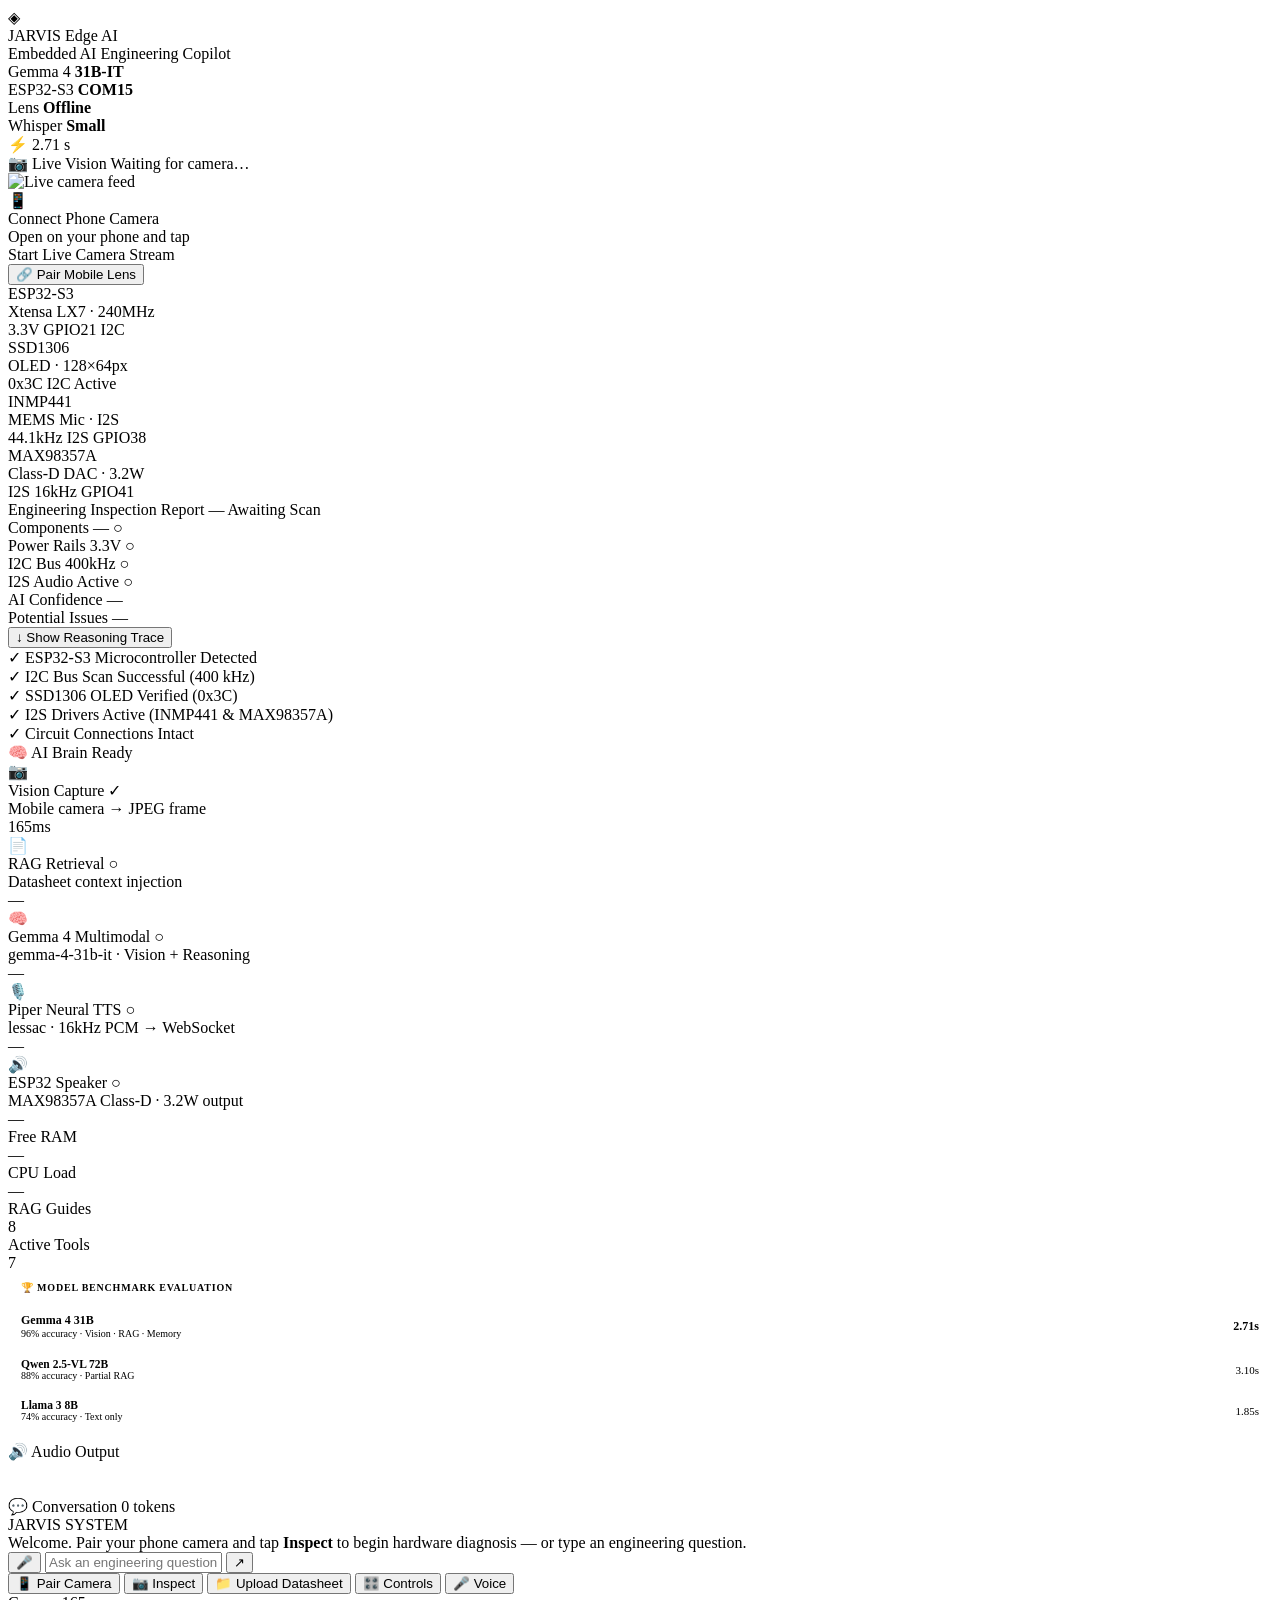
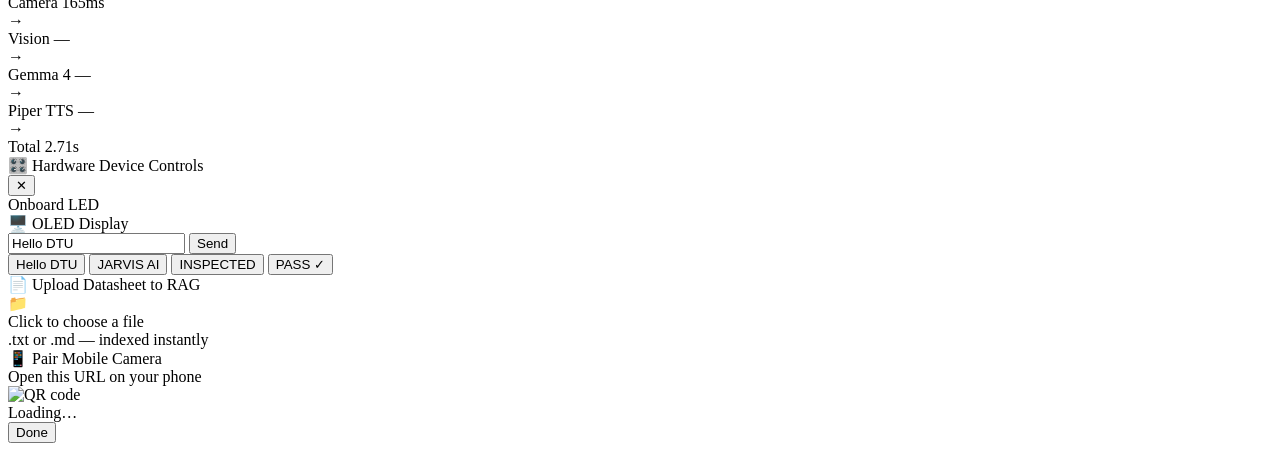
==== backend/static/index.html @ ce6f238c "feat: complete Mission Control UI redesign - Apple VisionOS x Linear aesthetic, tri-panel layout, an" ====
<!DOCTYPE html>
<html lang="en">
<head>
  <meta charset="UTF-8">
  <meta name="viewport" content="width=device-width, initial-scale=1.0, maximum-scale=1.0, user-scalable=no">
  <title>JARVIS Edge AI — Embedded AI Engineering Copilot</title>
  <meta name="description" content="AI-powered hardware inspection and voice engineering assistant for ESP32 embedded systems. Powered by Gemma 4 Multimodal.">
  <link rel="preconnect" href="https://fonts.googleapis.com">
  <link rel="preconnect" href="https://fonts.gstatic.com" crossorigin>
  <link rel="stylesheet" href="/static/styles.css">
</head>
<body>
<div id="app">

  <!-- ═══════════════════════════════════════════════════════════
       NAVBAR
  ═══════════════════════════════════════════════════════════ -->
  <header class="nav">
    <div class="nav-brand">
      <div class="nav-logo">◈</div>
      <div>
        <div class="nav-title">JARVIS Edge AI</div>
        <span class="nav-sub">Embedded AI Engineering Copilot</span>
      </div>
    </div>

    <div class="nav-right">
      <div class="s-pill">
        <span class="dot live"></span>
        Gemma 4 <strong>31B-IT</strong>
      </div>
      <div class="s-pill" id="pill-esp32">
        <span class="dot live"></span>
        ESP32-S3 <strong id="status-esp32">COM15</strong>
      </div>
      <div class="s-pill" id="pill-phone">
        <span class="dot idle" id="dot-phone"></span>
        Lens <strong id="status-phone">Offline</strong>
      </div>
      <div class="s-pill">
        <span class="dot live"></span>
        Whisper <strong>Small</strong>
      </div>
      <div class="lat-pill">
        ⚡ <span id="nav-latency">2.71 s</span>
      </div>
    </div>
  </header>

  <!-- ═══════════════════════════════════════════════════════════
       WORKSPACE  (3-column)
  ═══════════════════════════════════════════════════════════ -->
  <main class="workspace">

    <!-- ─────────────────────────────────────────────────────────
         LEFT PANEL — Live Vision
    ───────────────────────────────────────────────────────── -->
    <section class="panel" id="panel-vision">
      <div class="panel-hdr">
        <span class="panel-label">📷 Live Vision</span>
        <span class="badge badge-green" id="badge-frame-age">Waiting for camera…</span>
      </div>

      <div class="panel-scroll">

        <!-- Camera Feed -->
        <div class="cam-box">
          <img id="mobile-live-frame" alt="Live camera feed" />

          <!-- Empty state -->
          <div class="cam-empty" id="cam-empty">
            <div class="cam-empty-icon">📱</div>
            <div class="cam-empty-title">Connect Phone Camera</div>
            <div class="cam-empty-sub">Open on your phone and tap<br>Start Live Camera Stream</div>
            <button class="cam-qr-btn" id="btn-connect-phone">
              <span>🔗</span> Pair Mobile Lens
            </button>
          </div>

          <!-- Live overlay badges -->
          <div class="cam-live-badge" id="cam-live-badge" style="display:none;">
            <span class="dot"></span>LIVE
          </div>
          <div class="cam-frame-badge" id="cam-frame-badge" style="display:none;"></div>
          <div class="cam-warn-overlay" id="cam-warn-overlay"></div>
        </div>

        <!-- Hardware Component Cards -->
        <div class="hw-grid">
          <div class="hw-card healthy">
            <div class="hw-top">
              <span class="hw-name">ESP32-S3</span>
              <span class="hw-dot ok"></span>
            </div>
            <div class="hw-type">Xtensa LX7 · 240MHz</div>
            <div class="hw-tags">
              <span class="hw-tag">3.3V</span>
              <span class="hw-tag">GPIO21</span>
              <span class="hw-tag">I2C</span>
            </div>
          </div>
          <div class="hw-card healthy">
            <div class="hw-top">
              <span class="hw-name">SSD1306</span>
              <span class="hw-dot ok"></span>
            </div>
            <div class="hw-type">OLED · 128×64px</div>
            <div class="hw-tags">
              <span class="hw-tag">0x3C</span>
              <span class="hw-tag">I2C</span>
              <span class="hw-tag">Active</span>
            </div>
          </div>
          <div class="hw-card healthy">
            <div class="hw-top">
              <span class="hw-name">INMP441</span>
              <span class="hw-dot ok"></span>
            </div>
            <div class="hw-type">MEMS Mic · I2S</div>
            <div class="hw-tags">
              <span class="hw-tag">44.1kHz</span>
              <span class="hw-tag">I2S</span>
              <span class="hw-tag">GPIO38</span>
            </div>
          </div>
          <div class="hw-card healthy">
            <div class="hw-top">
              <span class="hw-name">MAX98357A</span>
              <span class="hw-dot ok"></span>
            </div>
            <div class="hw-type">Class-D DAC · 3.2W</div>
            <div class="hw-tags">
              <span class="hw-tag">I2S</span>
              <span class="hw-tag">16kHz</span>
              <span class="hw-tag">GPIO41</span>
            </div>
          </div>
        </div>

        <!-- Engineering Inspection Report -->
        <div class="report-card">
          <div class="report-hdr">
            <span class="report-hdr-title">Engineering Inspection Report</span>
            <span class="report-verdict idle" id="report-verdict">
              — Awaiting Scan
            </span>
          </div>
          <div class="report-body">
            <div class="report-progress">
              <div class="report-progress-fill" id="report-bar"></div>
            </div>
            <div class="report-row">
              <span class="report-key">Components</span>
              <span class="report-val"><span id="rpt-components">—</span> <span class="chk idle" id="chk-components">○</span></span>
            </div>
            <div class="report-row">
              <span class="report-key">Power Rails</span>
              <span class="report-val"><span id="rpt-power">3.3V</span> <span class="chk idle" id="chk-power">○</span></span>
            </div>
            <div class="report-row">
              <span class="report-key">I2C Bus</span>
              <span class="report-val"><span id="rpt-i2c">400kHz</span> <span class="chk idle" id="chk-i2c">○</span></span>
            </div>
            <div class="report-row">
              <span class="report-key">I2S Audio</span>
              <span class="report-val"><span id="rpt-i2s">Active</span> <span class="chk idle" id="chk-i2s">○</span></span>
            </div>
            <div class="report-row">
              <span class="report-key">AI Confidence</span>
              <span class="report-val" id="rpt-confidence" style="color:var(--text-3);">—</span>
            </div>
            <div class="report-row">
              <span class="report-key">Potential Issues</span>
              <span class="report-val" id="rpt-issues" style="color:var(--text-3);">—</span>
            </div>

            <!-- Reasoning trace (collapsible) -->
            <button class="trace-toggle-btn" id="trace-toggle-btn">
              ↓ Show Reasoning Trace
            </button>
            <div class="trace-section" id="trace-section">
              <div class="trace-row ok">✓ ESP32-S3 Microcontroller Detected</div>
              <div class="trace-row ok">✓ I2C Bus Scan Successful (400 kHz)</div>
              <div class="trace-row ok">✓ SSD1306 OLED Verified (0x3C)</div>
              <div class="trace-row ok">✓ I2S Drivers Active (INMP441 &amp; MAX98357A)</div>
              <div class="trace-row ok">✓ Circuit Connections Intact</div>
            </div>
          </div>
        </div>

      </div><!-- /panel-scroll -->
    </section>

    <!-- ─────────────────────────────────────────────────────────
         CENTRE PANEL — AI Brain Pipeline
    ───────────────────────────────────────────────────────── -->
    <section class="panel" id="panel-brain">
      <div class="panel-hdr">
        <span class="panel-label">🧠 AI Brain</span>
        <span class="badge badge-cyan" id="brain-status">Ready</span>
      </div>

      <div class="panel-scroll">

        <!-- Pipeline steps -->
        <div class="pipeline">

          <div class="pipe-step step-done" id="ps-vision">
            <div class="pipe-icon">📷</div>
            <div class="pipe-body">
              <div class="pipe-name">
                Vision Capture
                <span class="pipe-check ok" id="pc-vision">✓</span>
              </div>
              <div class="pipe-sub">Mobile camera → JPEG frame</div>
              <div class="pipe-time done" id="pt-vision">165ms</div>
            </div>
          </div>

          <div class="pipe-step step-idle" id="ps-rag">
            <div class="pipe-icon">📄</div>
            <div class="pipe-body">
              <div class="pipe-name">
                RAG Retrieval
                <span class="pipe-check pend" id="pc-rag">○</span>
              </div>
              <div class="pipe-sub">Datasheet context injection</div>
              <div class="pipe-time idle" id="pt-rag">—</div>
            </div>
          </div>

          <div class="pipe-step step-idle" id="ps-gemma">
            <div class="pipe-icon">🧠</div>
            <div class="pipe-body">
              <div class="pipe-name">
                Gemma 4 Multimodal
                <span class="pipe-check pend" id="pc-gemma">○</span>
              </div>
              <div class="pipe-sub">gemma-4-31b-it · Vision + Reasoning</div>
              <div class="pipe-time idle" id="pt-gemma">—</div>
            </div>
          </div>

          <div class="pipe-step step-idle" id="ps-piper">
            <div class="pipe-icon">🎙️</div>
            <div class="pipe-body">
              <div class="pipe-name">
                Piper Neural TTS
                <span class="pipe-check pend" id="pc-piper">○</span>
              </div>
              <div class="pipe-sub">lessac · 16kHz PCM → WebSocket</div>
              <div class="pipe-time idle" id="pt-piper">—</div>
            </div>
          </div>

          <div class="pipe-step step-idle" id="ps-esp32">
            <div class="pipe-icon">🔊</div>
            <div class="pipe-body">
              <div class="pipe-name">
                ESP32 Speaker
                <span class="pipe-check pend" id="pc-esp32">○</span>
              </div>
              <div class="pipe-sub">MAX98357A Class-D · 3.2W output</div>
              <div class="pipe-time idle" id="pt-esp32">—</div>
            </div>
          </div>

        </div><!-- /pipeline -->

        <div class="brain-divider"></div>

        <!-- Live Metrics -->
        <div class="brain-metrics">
          <div class="brain-metric">
            <div class="brain-metric-label">Free RAM</div>
            <div class="brain-metric-value" id="bm-ram">—</div>
          </div>
          <div class="brain-metric">
            <div class="brain-metric-label">CPU Load</div>
            <div class="brain-metric-value" id="bm-cpu">—</div>
          </div>
          <div class="brain-metric">
            <div class="brain-metric-label">RAG Guides</div>
            <div class="brain-metric-value" id="bm-rag">8</div>
          </div>
          <div class="brain-metric">
            <div class="brain-metric-label">Active Tools</div>
            <div class="brain-metric-value" id="bm-tools">7</div>
          </div>
        </div>

        <!-- Model Benchmark -->
        <div style="background:var(--surface-1);border:1px solid var(--border);border-radius:var(--r-lg);overflow:hidden;flex-shrink:0;">
          <div style="padding:10px 13px;border-bottom:1px solid var(--border);font-size:10px;font-weight:700;text-transform:uppercase;letter-spacing:0.08em;color:var(--text-3);">
            🏆 Model Benchmark Evaluation
          </div>
          <div style="padding:10px 13px;display:flex;flex-direction:column;gap:8px;">
            <!-- Gemma 4 -->
            <div style="display:flex;align-items:center;justify-content:space-between;">
              <div>
                <div style="font-size:12px;font-weight:700;color:var(--cyan);">Gemma 4 31B</div>
                <div style="font-size:10px;color:var(--text-3);">96% accuracy · Vision · RAG · Memory</div>
              </div>
              <div style="font-family:var(--mono);font-size:12px;font-weight:700;color:var(--text-1);" id="bench-latency">2.71s</div>
            </div>
            <div style="height:3px;background:var(--surface-3);border-radius:2px;"><div style="height:100%;width:87%;background:linear-gradient(90deg,var(--cyan),var(--purple));border-radius:2px;"></div></div>
            <!-- Qwen -->
            <div style="display:flex;align-items:center;justify-content:space-between;">
              <div>
                <div style="font-size:11.5px;font-weight:600;color:var(--text-2);">Qwen 2.5-VL 72B</div>
                <div style="font-size:10px;color:var(--text-3);">88% accuracy · Partial RAG</div>
              </div>
              <div style="font-family:var(--mono);font-size:11px;color:var(--text-3);">3.10s</div>
            </div>
            <div style="height:2px;background:var(--surface-3);border-radius:2px;"><div style="height:100%;width:64%;background:rgba(255,255,255,0.12);border-radius:2px;"></div></div>
            <!-- Llama -->
            <div style="display:flex;align-items:center;justify-content:space-between;">
              <div>
                <div style="font-size:11.5px;font-weight:600;color:var(--text-2);">Llama 3 8B</div>
                <div style="font-size:10px;color:var(--text-3);">74% accuracy · Text only</div>
              </div>
              <div style="font-family:var(--mono);font-size:11px;color:var(--text-3);">1.85s</div>
            </div>
            <div style="height:2px;background:var(--surface-3);border-radius:2px;"><div style="height:100%;width:38%;background:rgba(255,255,255,0.08);border-radius:2px;"></div></div>
          </div>
        </div>

        <!-- Waveform -->
        <div class="waveform-wrap">
          <div class="waveform-label">🔊 Audio Output</div>
          <canvas id="waveform-canvas" width="200" height="32"></canvas>
        </div>

      </div><!-- /panel-scroll -->
    </section>

    <!-- ─────────────────────────────────────────────────────────
         RIGHT PANEL — Conversation
    ───────────────────────────────────────────────────────── -->
    <section class="panel" id="panel-chat">
      <div class="panel-hdr">
        <span class="panel-label">💬 Conversation</span>
        <span class="badge badge-purple" id="token-badge">0 tokens</span>
      </div>

      <div class="chat-list" id="chat-list">
        <!-- Welcome message -->
        <div class="msg-card mc-system">
          <div class="msg-meta">
            <span class="msg-sender-tag sys">JARVIS SYSTEM</span>
            <span class="msg-time" id="welcome-time"></span>
          </div>
          <div class="msg-text">
            Welcome. Pair your phone camera and tap <strong>Inspect</strong> to begin hardware diagnosis — or type an engineering question.
          </div>
        </div>
      </div>

      <!-- Chat input footer -->
      <div class="chat-footer">
        <button class="icon-btn mic-btn" id="btn-record-mic" title="Voice input">🎤</button>
        <input class="chat-input" id="text-input" type="text"
               placeholder="Ask an engineering question…" autocomplete="off">
        <button class="icon-btn send-btn" id="btn-send-text" title="Send">↗</button>
      </div>
    </section>

  </main>

  <!-- ═══════════════════════════════════════════════════════════
       DOCK
  ═══════════════════════════════════════════════════════════ -->
  <nav class="dock">
    <button class="dock-btn" id="btn-connect-phone-dock">
      <span class="dock-icon">📱</span> Pair Camera
    </button>
    <button class="dock-btn dock-primary" id="btn-analyze-now">
      <span class="dock-icon">📷</span> Inspect
    </button>
    <button class="dock-btn" id="btn-upload-doc">
      <span class="dock-icon">📁</span> Upload Datasheet
      <input type="file" id="doc-upload-input" accept=".txt,.md" style="display:none;">
    </button>
    <button class="dock-btn" id="btn-controls">
      <span class="dock-icon">🎛️</span> Controls
    </button>
    <button class="dock-btn" id="btn-voice-dock">
      <span class="dock-icon">🎤</span> Voice
    </button>
  </nav>

  <!-- ═══════════════════════════════════════════════════════════
       TIMELINE BAR
  ═══════════════════════════════════════════════════════════ -->
  <div class="timeline">
    <div class="tl-seg">
      <div class="tl-info">
        <span class="tl-name">Camera</span>
        <span class="tl-ms" id="tl-camera">165ms</span>
      </div>
      <div class="tl-track"><div class="tl-fill" id="tlf-camera"></div></div>
    </div>
    <span class="tl-arrow">→</span>
    <div class="tl-seg">
      <div class="tl-info">
        <span class="tl-name">Vision</span>
        <span class="tl-ms" id="tl-vision">—</span>
      </div>
      <div class="tl-track"><div class="tl-fill" id="tlf-vision"></div></div>
    </div>
    <span class="tl-arrow">→</span>
    <div class="tl-seg">
      <div class="tl-info">
        <span class="tl-name">Gemma 4</span>
        <span class="tl-ms" id="tl-gemma">—</span>
      </div>
      <div class="tl-track"><div class="tl-fill" id="tlf-gemma"></div></div>
    </div>
    <span class="tl-arrow">→</span>
    <div class="tl-seg">
      <div class="tl-info">
        <span class="tl-name">Piper TTS</span>
        <span class="tl-ms" id="tl-piper">—</span>
      </div>
      <div class="tl-track"><div class="tl-fill" id="tlf-piper"></div></div>
    </div>
    <span class="tl-arrow">→</span>
    <div class="tl-seg">
      <div class="tl-info">
        <span class="tl-name">Total</span>
        <span class="tl-ms tl-active" id="tl-total">2.71s</span>
      </div>
    </div>
  </div>

  <!-- ═══════════════════════════════════════════════════════════
       CONTROLS DRAWER (slides up above dock)
  ═══════════════════════════════════════════════════════════ -->
  <div class="controls-overlay" id="controls-overlay"></div>
  <div class="controls-drawer" id="controls-drawer">
    <div class="drawer-hdr">
      <div class="drawer-title">🎛️ Hardware Device Controls</div>
      <button class="drawer-close" id="drawer-close">✕</button>
    </div>

    <!-- LED Control -->
    <div class="led-row">
      <div class="led-info">
        <span class="led-indicator" id="led-indicator"></span>
        Onboard LED
        <span class="badge badge-green" id="led-status-badge" style="display:none;">ON</span>
      </div>
      <div class="toggle" id="led-toggle">
        <div class="toggle-knob"></div>
      </div>
    </div>

    <!-- OLED Control -->
    <div class="oled-section">
      <div class="oled-section-label">🖥️ OLED Display</div>
      <div class="oled-input-row">
        <input class="oled-field" id="oled-text-input" type="text"
               placeholder="Text to display on OLED…" value="Hello DTU">
        <button class="oled-send" id="btn-send-oled">Send</button>
      </div>
      <div class="oled-presets">
        <button class="oled-preset" data-text="Hello DTU">Hello DTU</button>
        <button class="oled-preset" data-text="JARVIS AI">JARVIS AI</button>
        <button class="oled-preset" data-text="INSPECTED">INSPECTED</button>
        <button class="oled-preset" data-text="PASS ✓">PASS ✓</button>
      </div>
    </div>

    <!-- Datasheet upload -->
    <div class="upload-section">
      <div class="oled-section-label">📄 Upload Datasheet to RAG</div>
      <label class="upload-drop" for="doc-upload-input-drawer">
        <div class="upload-drop-icon">📁</div>
        <div class="upload-drop-text">Click to choose a file</div>
        <div class="upload-drop-sub">.txt or .md — indexed instantly</div>
        <input type="file" id="doc-upload-input-drawer" accept=".txt,.md" style="display:none;">
      </label>
    </div>
  </div>

  <!-- ═══════════════════════════════════════════════════════════
       QR MODAL
  ═══════════════════════════════════════════════════════════ -->
  <div class="modal-overlay" id="qr-modal">
    <div class="modal-box">
      <div class="modal-title">📱 Pair Mobile Camera</div>
      <div class="modal-sub">Open this URL on your phone</div>
      <img id="qr-code-img" width="200" height="200" alt="QR code">
      <div class="modal-url" id="mobile-url">Loading…</div>
      <button class="modal-close" id="btn-close-modal">Done</button>
    </div>
  </div>

</div><!-- /#app -->
<script src="/static/app.js"></script>
</body>
</html>
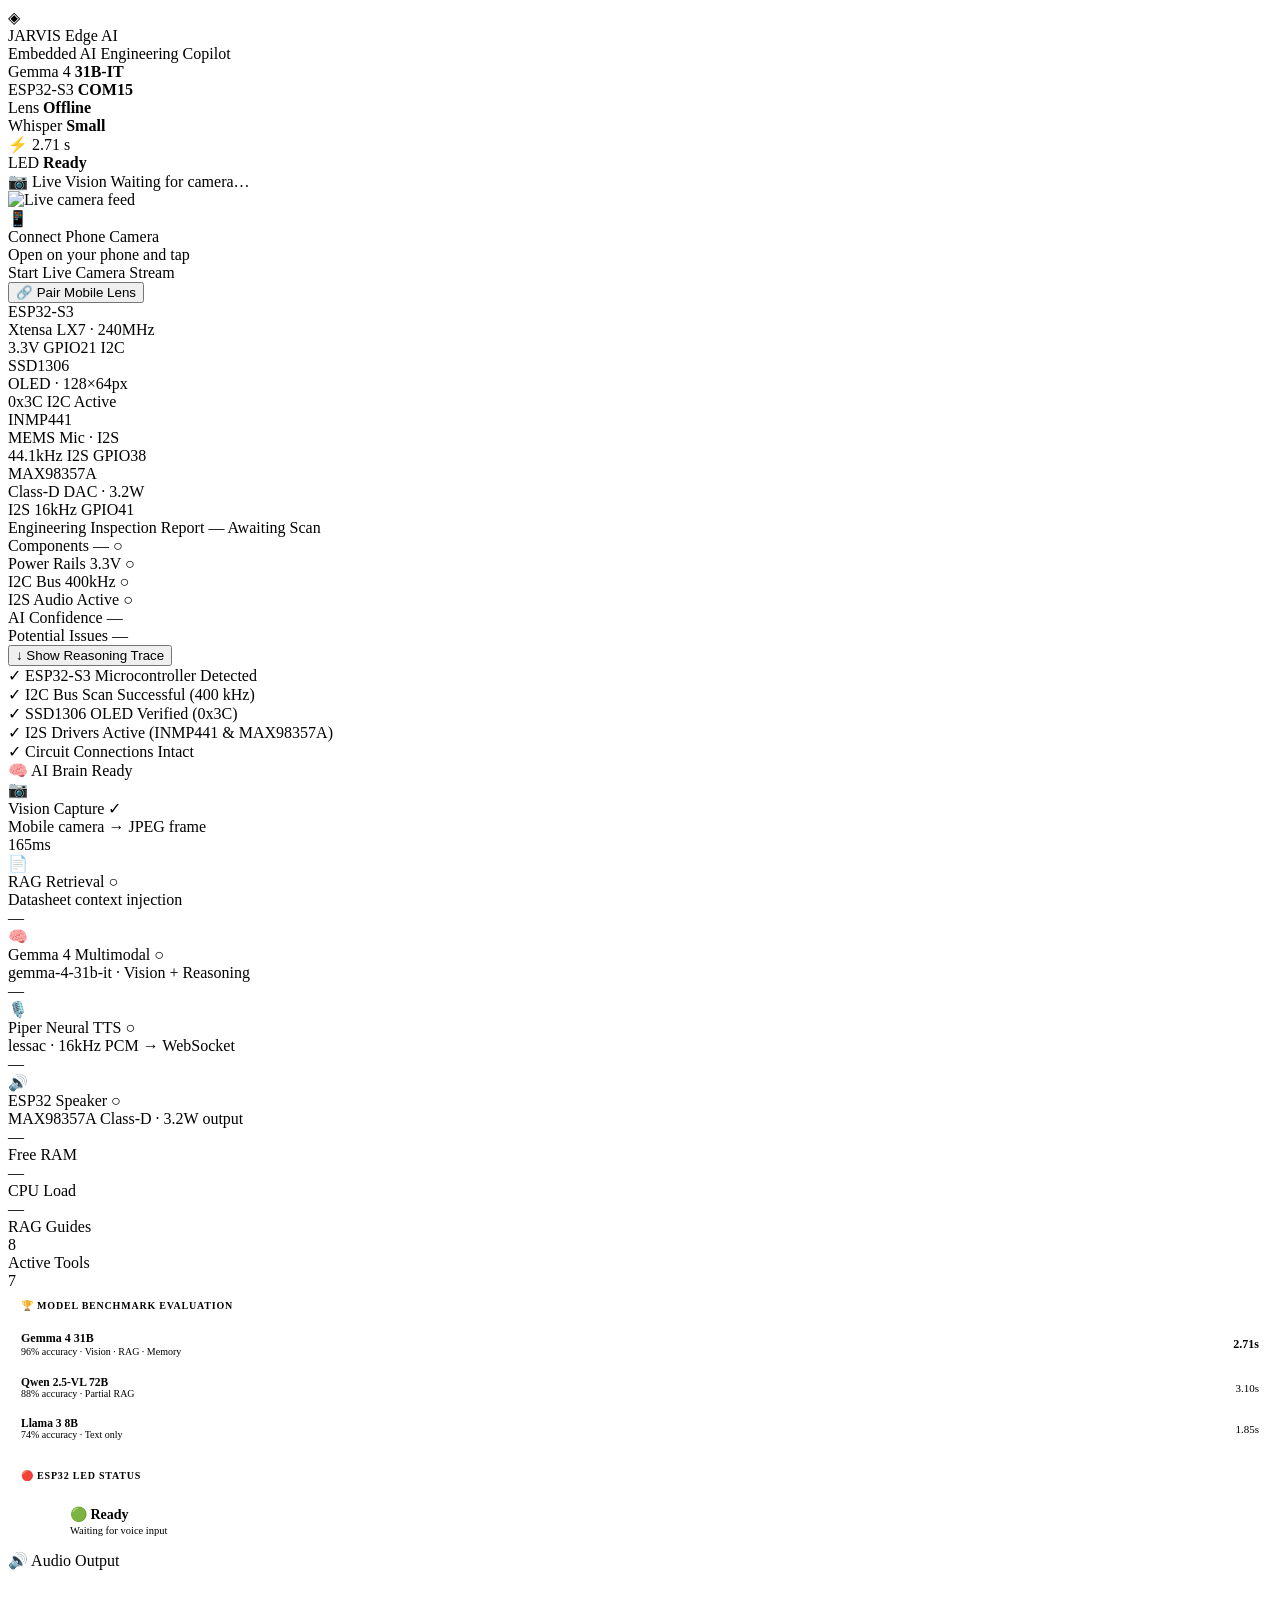
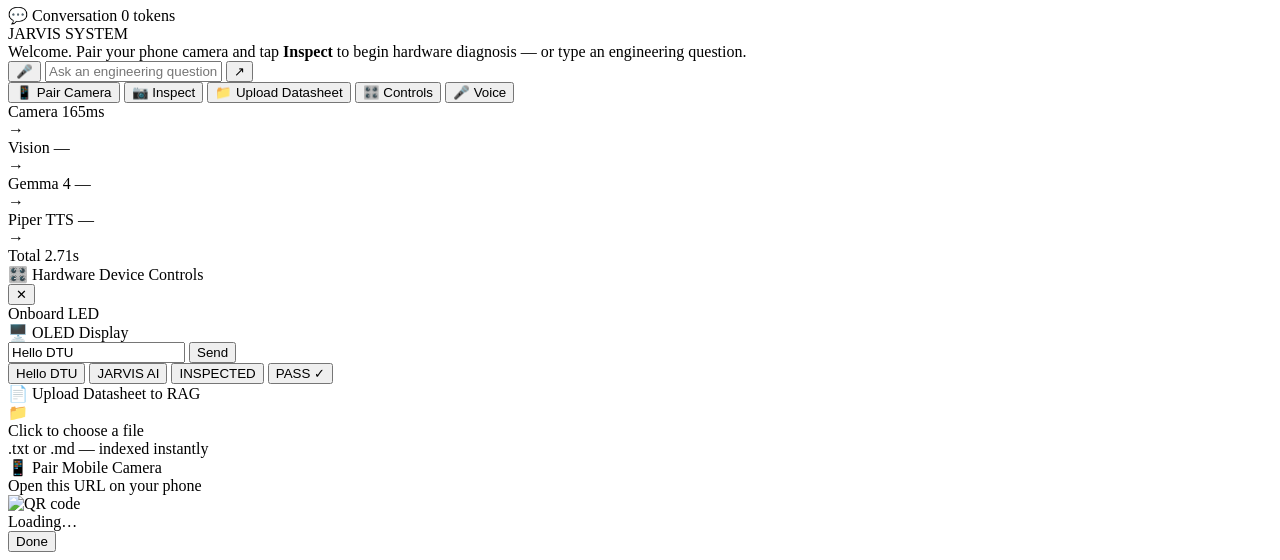
==== commit 48014003: "feat(led): RGB NeoPixel status indicator - Green=Ready, Blue=Listening, Yellow=Thinking, Purple=Spea" ====
--- a/backend/static/index.html
+++ b/backend/static/index.html
@@ -44,6 +44,10 @@
       <div class="lat-pill">
         ⚡ <span id="nav-latency">2.71 s</span>
       </div>
+      <div class="s-pill" id="led-status-pill" title="Physical ESP32 RGB LED state">
+        <span class="dot" id="led-dot" style="background:var(--green);box-shadow:0 0 6px var(--green);"></span>
+        LED <strong id="led-state-label">Ready</strong>
+      </div>
     </div>
   </header>
 
@@ -322,6 +326,20 @@
               <div style="font-family:var(--mono);font-size:11px;color:var(--text-3);">1.85s</div>
             </div>
             <div style="height:2px;background:var(--surface-3);border-radius:2px;"><div style="height:100%;width:38%;background:rgba(255,255,255,0.08);border-radius:2px;"></div></div>
+          </div>
+        </div>
+
+        <!-- LED Status Card -->
+        <div style="background:var(--surface-1);border:1px solid var(--border);border-radius:var(--r-lg);overflow:hidden;flex-shrink:0;">
+          <div style="padding:10px 13px;border-bottom:1px solid var(--border);font-size:10px;font-weight:700;text-transform:uppercase;letter-spacing:0.08em;color:var(--text-3);">🔴 ESP32 LED Status</div>
+          <div style="padding:12px 14px;display:flex;align-items:center;gap:12px;">
+            <div id="led-ring" style="width:36px;height:36px;border-radius:50%;background:var(--green-10);border:2px solid var(--green);display:flex;align-items:center;justify-content:center;box-shadow:0 0 14px var(--green-20);transition:all 0.4s ease;">
+              <div id="led-inner-dot" style="width:14px;height:14px;border-radius:50%;background:var(--green);transition:all 0.4s ease;"></div>
+            </div>
+            <div>
+              <div id="led-board-state" style="font-size:14px;font-weight:700;color:var(--text-1);transition:color 0.4s;">🟢 Ready</div>
+              <div id="led-board-sub" style="font-size:10.5px;color:var(--text-3);margin-top:2px;">Waiting for voice input</div>
+            </div>
           </div>
         </div>
 
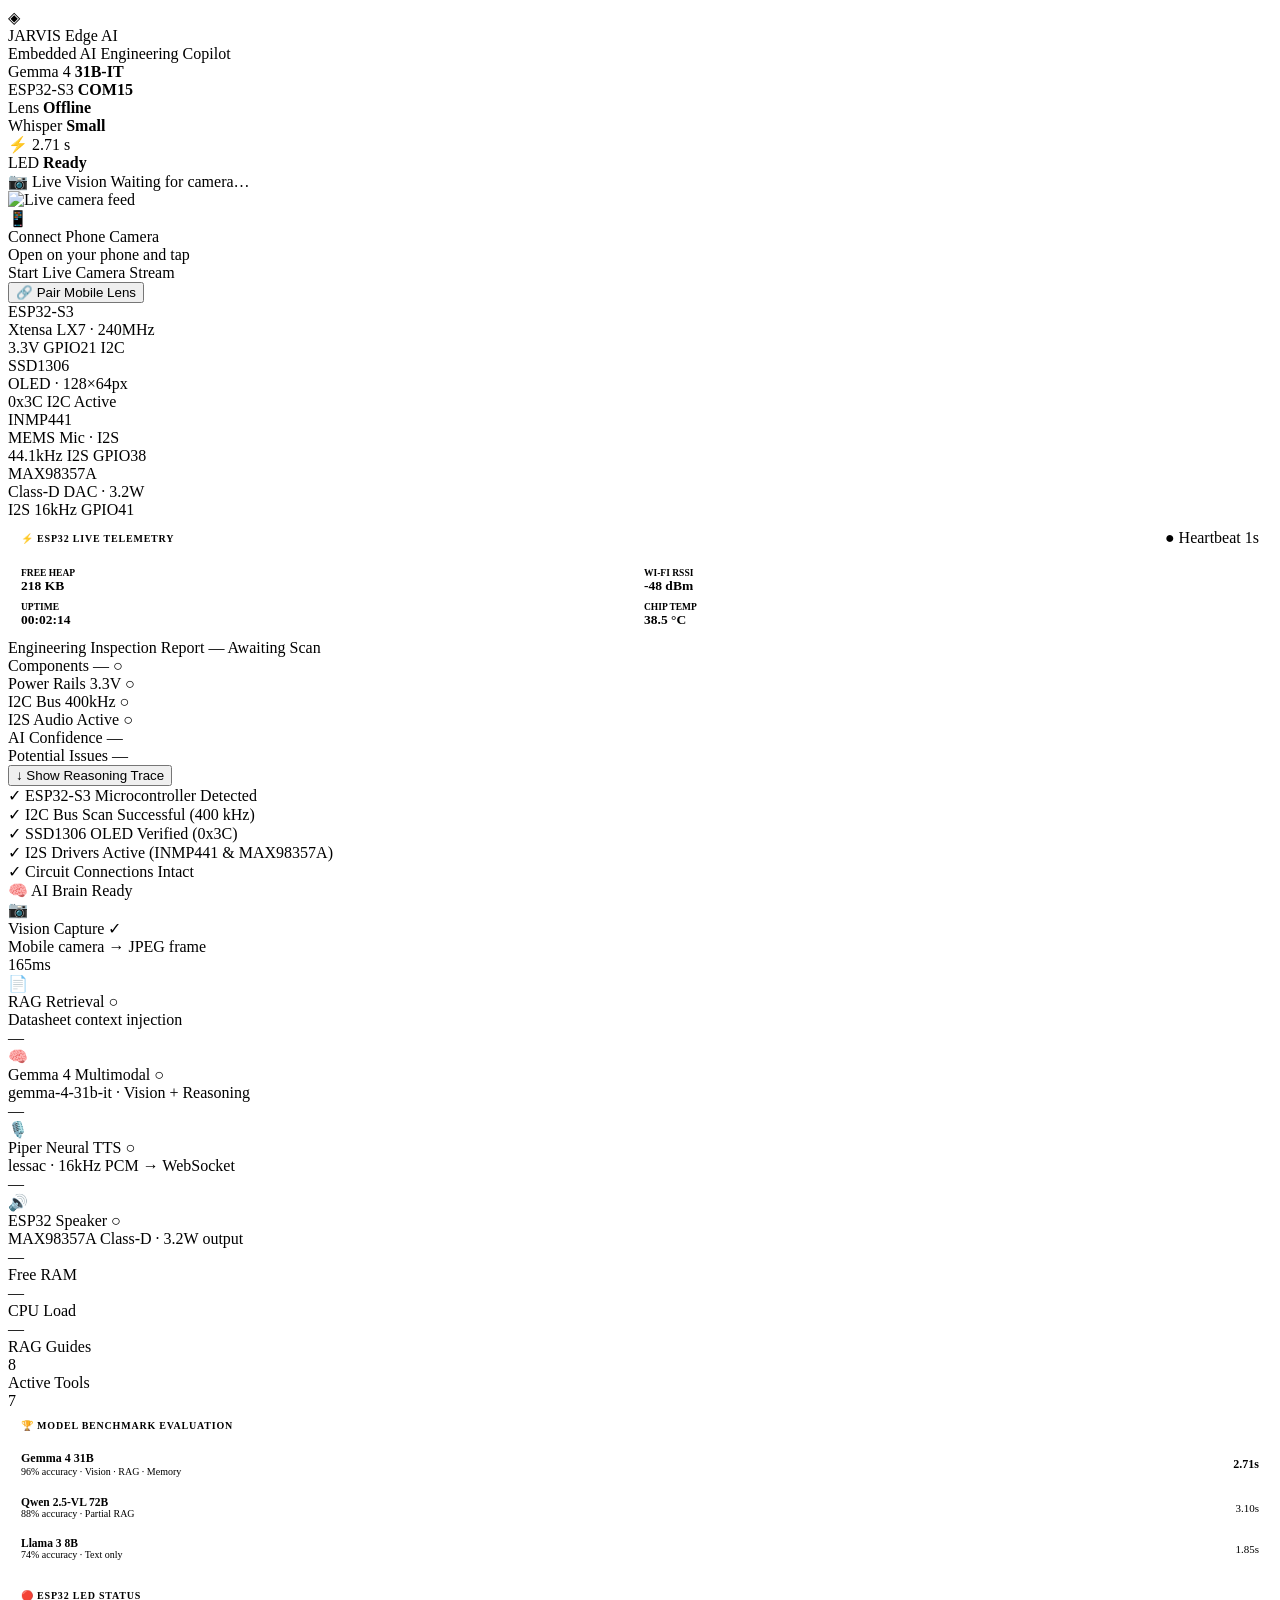
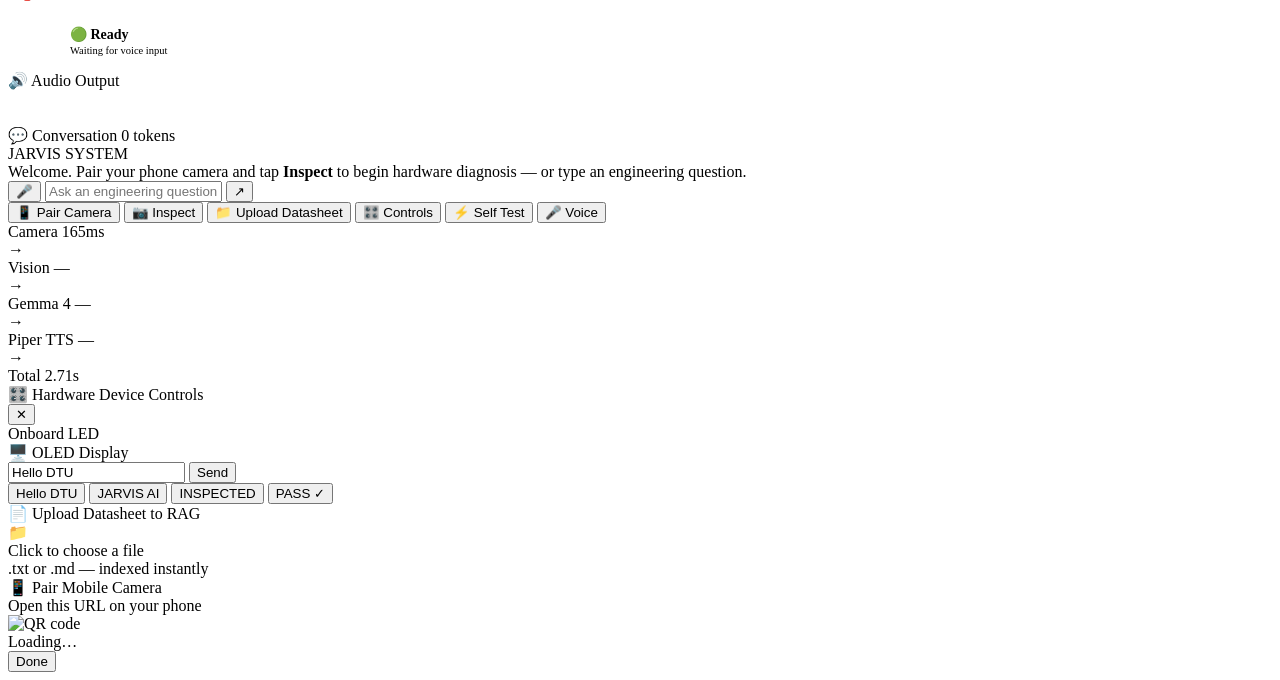
==== commit 20a553a4: "feat(telemetry): ESP32 1s heartbeat telemetry, hardware self-diagnostics, coordinated inspection mod" ====
--- a/backend/static/index.html
+++ b/backend/static/index.html
@@ -137,6 +137,31 @@
               <span class="hw-tag">I2S</span>
               <span class="hw-tag">16kHz</span>
               <span class="hw-tag">GPIO41</span>
+            </div>
+        </div>
+
+        <!-- Live ESP32 Telemetry Card (Heartbeat) -->
+        <div style="background:var(--surface-1);border:1px solid var(--border);border-radius:var(--r-lg);overflow:hidden;flex-shrink:0;">
+          <div style="padding:10px 13px;border-bottom:1px solid var(--border);display:flex;align-items:center;justify-content:space-between;">
+            <span style="font-size:10px;font-weight:700;text-transform:uppercase;letter-spacing:0.08em;color:var(--text-3);">⚡ ESP32 Live Telemetry</span>
+            <span class="badge badge-green" id="esp32-heartbeat-badge">● Heartbeat 1s</span>
+          </div>
+          <div style="padding:11px 13px;display:grid;grid-template-columns:1fr 1fr;gap:8px;">
+            <div>
+              <div style="font-size:9.5px;color:var(--text-3);font-weight:700;text-transform:uppercase;">Free Heap</div>
+              <div style="font-size:13.5px;font-weight:700;font-family:var(--mono);color:var(--cyan);" id="tele-heap">218 KB</div>
+            </div>
+            <div>
+              <div style="font-size:9.5px;color:var(--text-3);font-weight:700;text-transform:uppercase;">Wi-Fi RSSI</div>
+              <div style="font-size:13.5px;font-weight:700;font-family:var(--mono);color:var(--green);" id="tele-rssi">-48 dBm</div>
+            </div>
+            <div>
+              <div style="font-size:9.5px;color:var(--text-3);font-weight:700;text-transform:uppercase;">Uptime</div>
+              <div style="font-size:13.5px;font-weight:700;font-family:var(--mono);color:var(--text-1);" id="tele-uptime">00:02:14</div>
+            </div>
+            <div>
+              <div style="font-size:9.5px;color:var(--text-3);font-weight:700;text-transform:uppercase;">Chip Temp</div>
+              <div style="font-size:13.5px;font-weight:700;font-family:var(--mono);color:var(--amber);" id="tele-temp">38.5 °C</div>
             </div>
           </div>
         </div>
@@ -402,6 +427,9 @@
     <button class="dock-btn" id="btn-controls">
       <span class="dock-icon">🎛️</span> Controls
     </button>
+    <button class="dock-btn" id="btn-self-test">
+      <span class="dock-icon">⚡</span> Self Test
+    </button>
     <button class="dock-btn" id="btn-voice-dock">
       <span class="dock-icon">🎤</span> Voice
     </button>
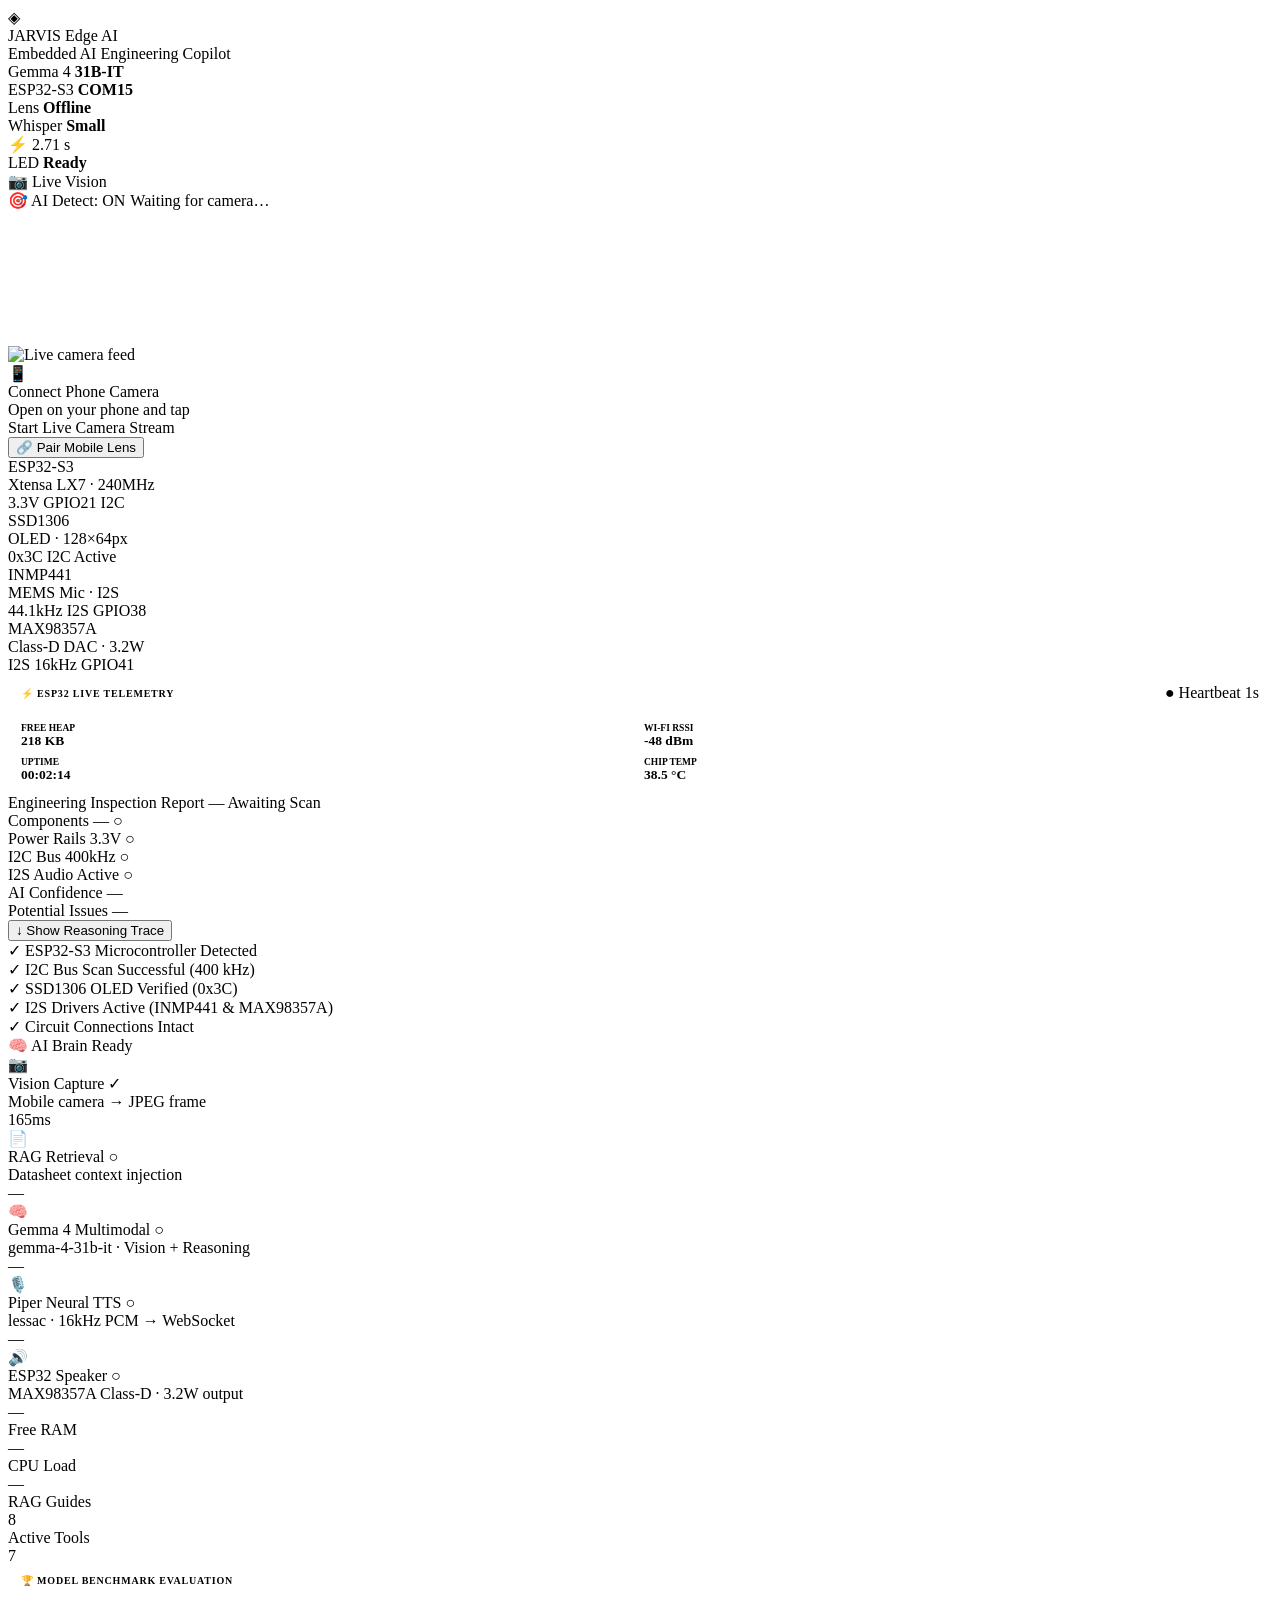
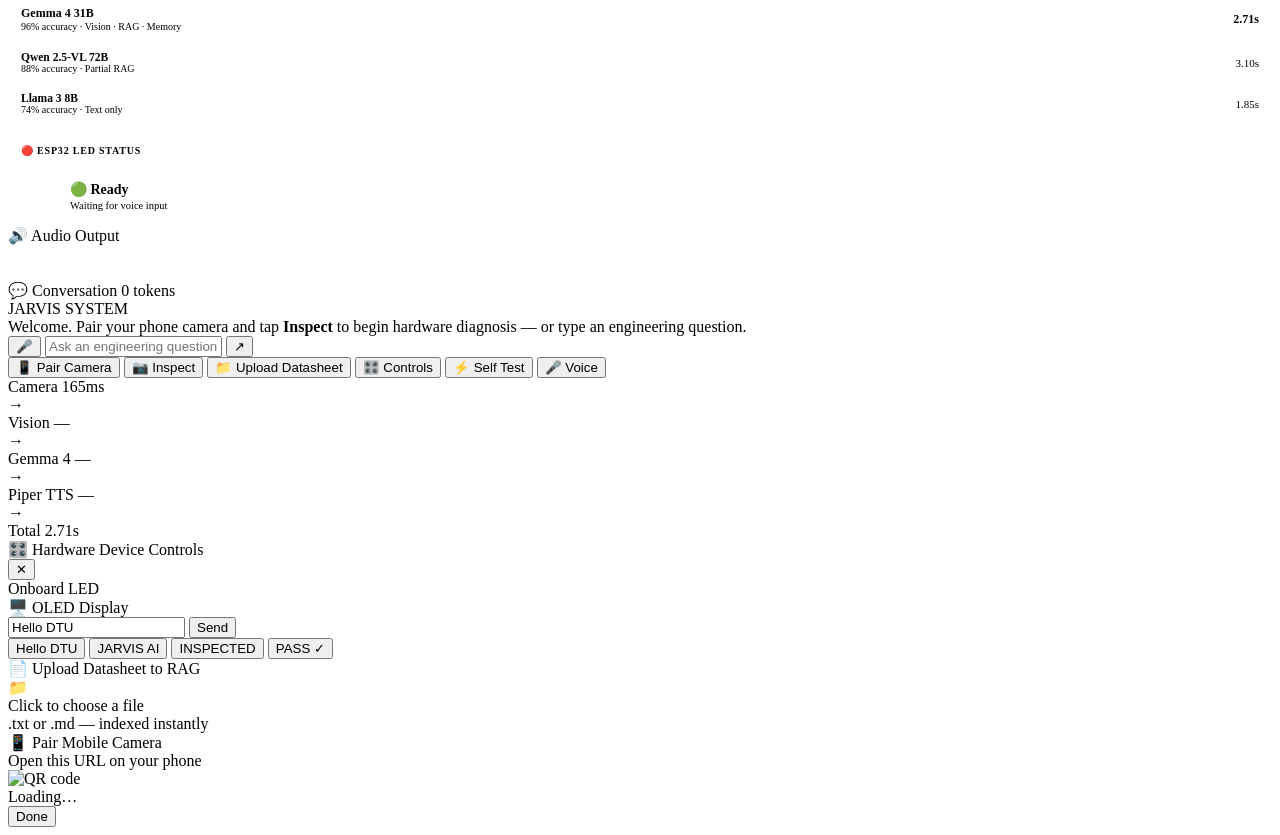
==== commit ced696ce: "feat(vision): Real-Time AI Hardware Component Object Detection AR Overlay with animated HUD bounding" ====
--- a/backend/static/index.html
+++ b/backend/static/index.html
@@ -62,7 +62,10 @@
     <section class="panel" id="panel-vision">
       <div class="panel-hdr">
         <span class="panel-label">📷 Live Vision</span>
-        <span class="badge badge-green" id="badge-frame-age">Waiting for camera…</span>
+        <div style="display:flex;gap:5px;align-items:center;">
+          <span class="badge badge-cyan" id="btn-toggle-ar-detect" style="cursor:pointer;" title="Toggle Real-Time Component Detection Overlay">🎯 AI Detect: ON</span>
+          <span class="badge badge-green" id="badge-frame-age">Waiting for camera…</span>
+        </div>
       </div>
 
       <div class="panel-scroll">
@@ -70,6 +73,7 @@
         <!-- Camera Feed -->
         <div class="cam-box">
           <img id="mobile-live-frame" alt="Live camera feed" />
+          <canvas id="ar-detection-canvas"></canvas>
 
           <!-- Empty state -->
           <div class="cam-empty" id="cam-empty">
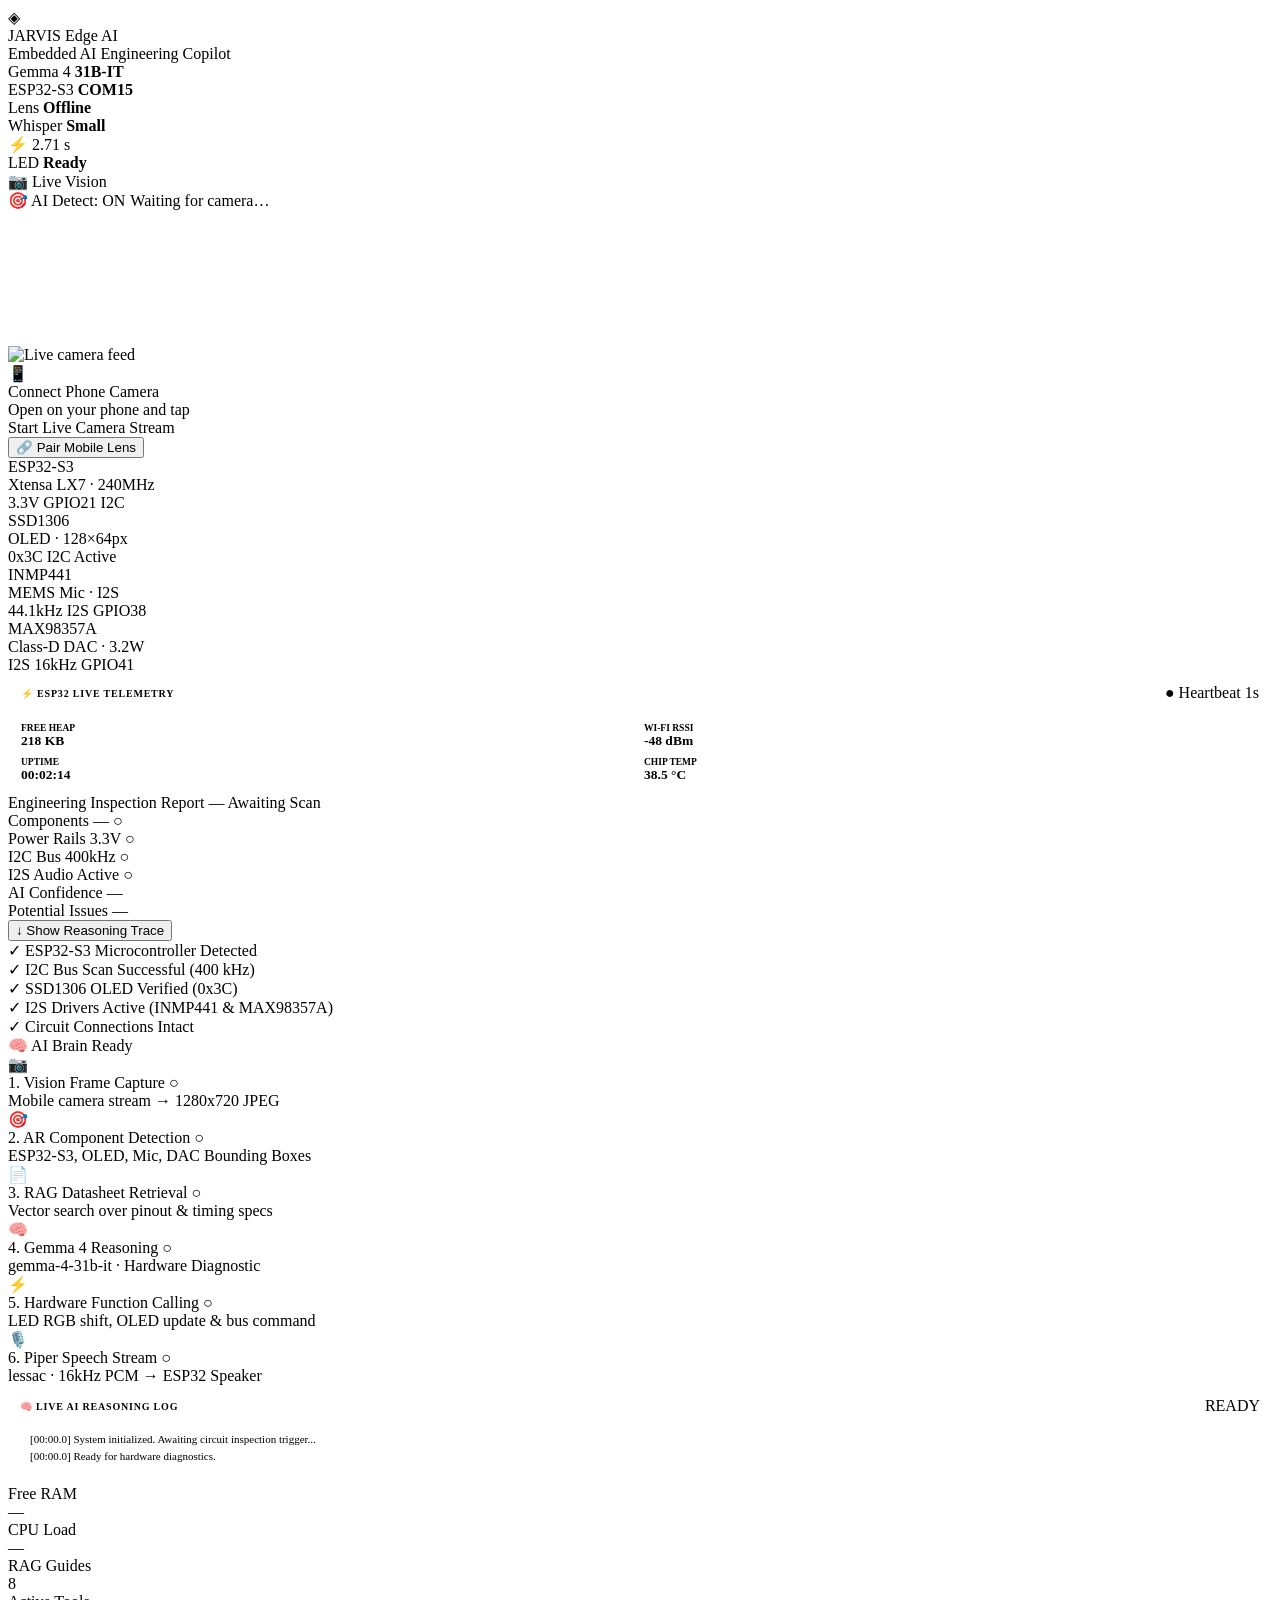
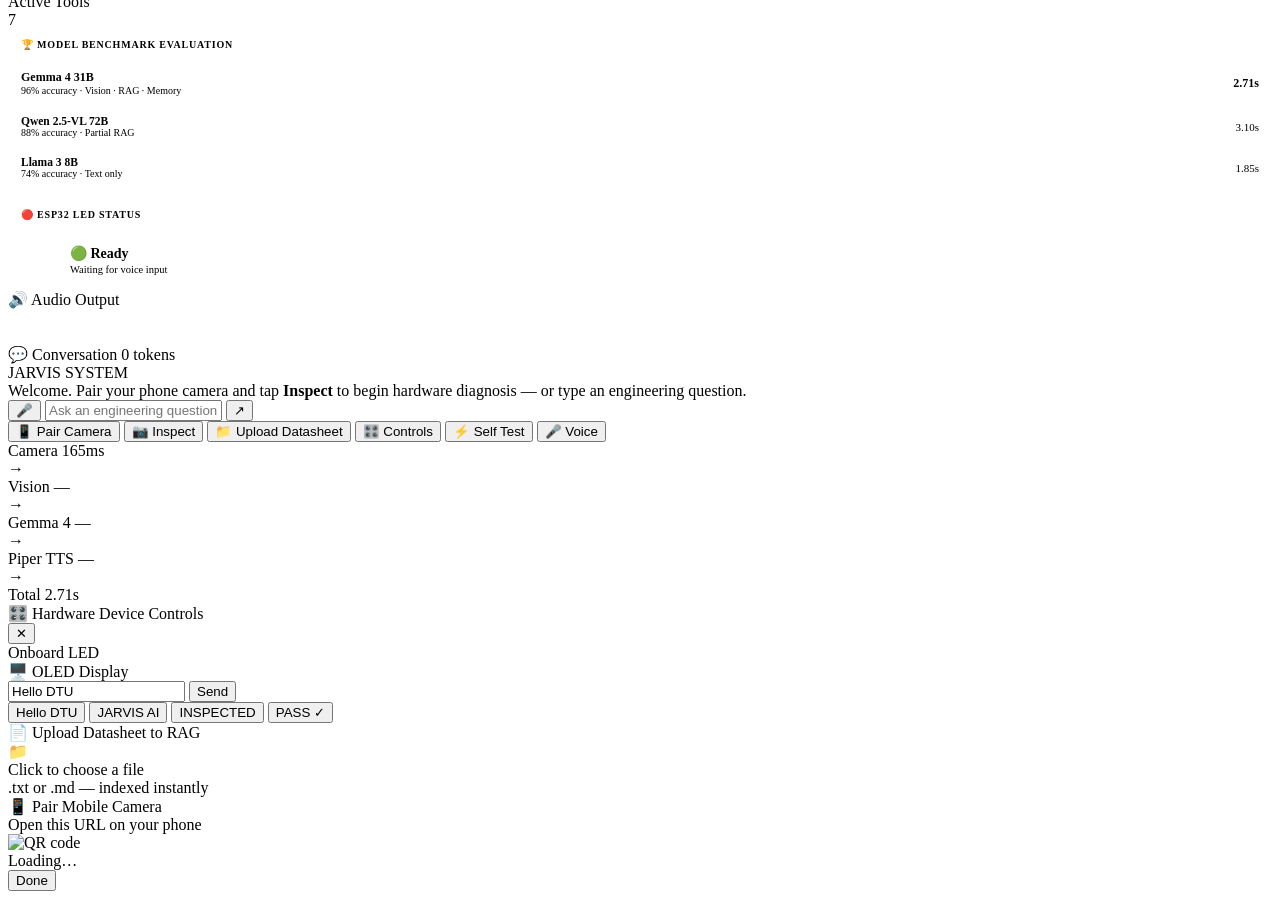
==== commit 8c8955b4: "feat(ui): 10/10 competition demo update - 6-stage animated AI pipeline, AR component tags, rich insp" ====
--- a/backend/static/index.html
+++ b/backend/static/index.html
@@ -238,67 +238,102 @@
         <!-- Pipeline steps -->
         <div class="pipeline">
 
-          <div class="pipe-step step-done" id="ps-vision">
+        <!-- Animated 6-Stage AI Brain Pipeline -->
+        <div class="pipeline">
+
+          <!-- 1. Vision Capture -->
+          <div class="pipe-step step-idle" id="ps-vision">
             <div class="pipe-icon">📷</div>
             <div class="pipe-body">
               <div class="pipe-name">
-                Vision Capture
-                <span class="pipe-check ok" id="pc-vision">✓</span>
-              </div>
-              <div class="pipe-sub">Mobile camera → JPEG frame</div>
-              <div class="pipe-time done" id="pt-vision">165ms</div>
-            </div>
-          </div>
-
+                1. Vision Frame Capture
+                <span class="pipe-check pend" id="pc-vision">○</span>
+              </div>
+              <div class="pipe-sub">Mobile camera stream → 1280x720 JPEG</div>
+              <div class="pipe-bar"><div class="pipe-fill" id="pf-vision"></div></div>
+            </div>
+          </div>
+
+          <!-- 2. AR Component Detection -->
+          <div class="pipe-step step-idle" id="ps-detect">
+            <div class="pipe-icon">🎯</div>
+            <div class="pipe-body">
+              <div class="pipe-name">
+                2. AR Component Detection
+                <span class="pipe-check pend" id="pc-detect">○</span>
+              </div>
+              <div class="pipe-sub">ESP32-S3, OLED, Mic, DAC Bounding Boxes</div>
+              <div class="pipe-bar"><div class="pipe-fill" id="pf-detect"></div></div>
+            </div>
+          </div>
+
+          <!-- 3. RAG Search -->
           <div class="pipe-step step-idle" id="ps-rag">
             <div class="pipe-icon">📄</div>
             <div class="pipe-body">
               <div class="pipe-name">
-                RAG Retrieval
+                3. RAG Datasheet Retrieval
                 <span class="pipe-check pend" id="pc-rag">○</span>
               </div>
-              <div class="pipe-sub">Datasheet context injection</div>
-              <div class="pipe-time idle" id="pt-rag">—</div>
-            </div>
-          </div>
-
+              <div class="pipe-sub">Vector search over pinout &amp; timing specs</div>
+              <div class="pipe-bar"><div class="pipe-fill" id="pf-rag"></div></div>
+            </div>
+          </div>
+
+          <!-- 4. Gemma 4 Multimodal -->
           <div class="pipe-step step-idle" id="ps-gemma">
             <div class="pipe-icon">🧠</div>
             <div class="pipe-body">
               <div class="pipe-name">
-                Gemma 4 Multimodal
+                4. Gemma 4 Reasoning
                 <span class="pipe-check pend" id="pc-gemma">○</span>
               </div>
-              <div class="pipe-sub">gemma-4-31b-it · Vision + Reasoning</div>
-              <div class="pipe-time idle" id="pt-gemma">—</div>
-            </div>
-          </div>
-
-          <div class="pipe-step step-idle" id="ps-piper">
+              <div class="pipe-sub">gemma-4-31b-it · Hardware Diagnostic</div>
+              <div class="pipe-bar"><div class="pipe-fill" id="pf-gemma"></div></div>
+            </div>
+          </div>
+
+          <!-- 5. Function Calling -->
+          <div class="pipe-step step-idle" id="ps-func">
+            <div class="pipe-icon">⚡</div>
+            <div class="pipe-body">
+              <div class="pipe-name">
+                5. Hardware Function Calling
+                <span class="pipe-check pend" id="pc-func">○</span>
+              </div>
+              <div class="pipe-sub">LED RGB shift, OLED update &amp; bus command</div>
+              <div class="pipe-bar"><div class="pipe-fill" id="pf-func"></div></div>
+            </div>
+          </div>
+
+          <!-- 6. Piper Neural Speech -->
+          <div class="pipe-step step-idle" id="ps-speech">
             <div class="pipe-icon">🎙️</div>
             <div class="pipe-body">
               <div class="pipe-name">
-                Piper Neural TTS
-                <span class="pipe-check pend" id="pc-piper">○</span>
-              </div>
-              <div class="pipe-sub">lessac · 16kHz PCM → WebSocket</div>
-              <div class="pipe-time idle" id="pt-piper">—</div>
-            </div>
-          </div>
-
-          <div class="pipe-step step-idle" id="ps-esp32">
-            <div class="pipe-icon">🔊</div>
-            <div class="pipe-body">
-              <div class="pipe-name">
-                ESP32 Speaker
-                <span class="pipe-check pend" id="pc-esp32">○</span>
-              </div>
-              <div class="pipe-sub">MAX98357A Class-D · 3.2W output</div>
-              <div class="pipe-time idle" id="pt-esp32">—</div>
+                6. Piper Speech Stream
+                <span class="pipe-check pend" id="pc-speech">○</span>
+              </div>
+              <div class="pipe-sub">lessac · 16kHz PCM → ESP32 Speaker</div>
+              <div class="pipe-bar"><div class="pipe-fill" id="pf-speech"></div></div>
             </div>
           </div>
 
         </div><!-- /pipeline -->
+
+        <div class="brain-divider"></div>
+
+        <!-- Live AI Reasoning Log Card -->
+        <div style="background:var(--surface-1);border:1px solid var(--border);border-radius:var(--r-lg);padding:12px;display:flex;flex-direction:column;gap:8px;">
+          <div style="display:flex;align-items:center;justify-content:space-between;">
+            <span style="font-size:10px;font-weight:700;letter-spacing:0.08em;text-transform:uppercase;color:var(--cyan);">🧠 Live AI Reasoning Log</span>
+            <span class="badge badge-green" id="reasoning-status">READY</span>
+          </div>
+          <div id="live-reasoning-terminal" style="font-family:var(--mono);font-size:11px;color:var(--text-2);line-height:1.55;max-height:130px;overflow-y:auto;background:var(--surface-2);padding:8px 10px;border-radius:6px;border:1px solid var(--border);">
+            [00:00.0] System initialized. Awaiting circuit inspection trigger...<br>
+            [00:00.0] Ready for hardware diagnostics.
+          </div>
+        </div>
 
         <div class="brain-divider"></div>
 
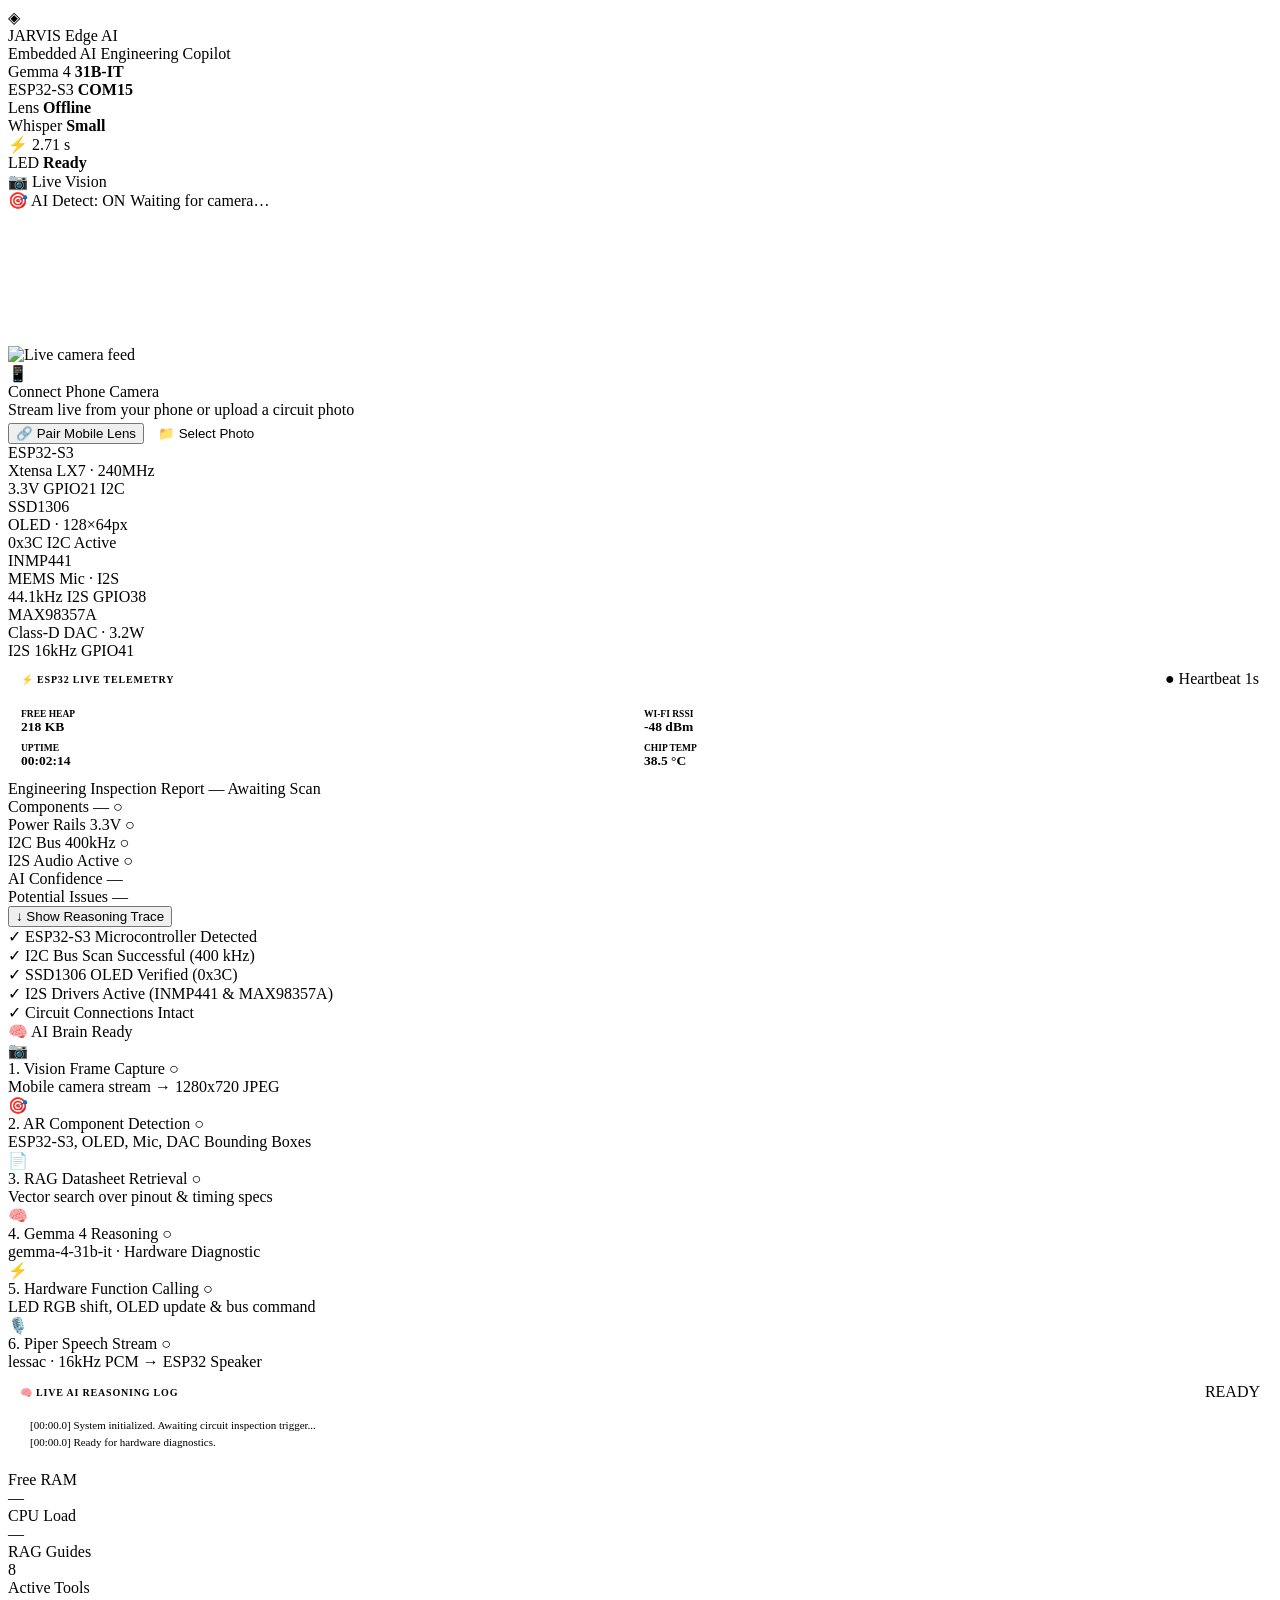
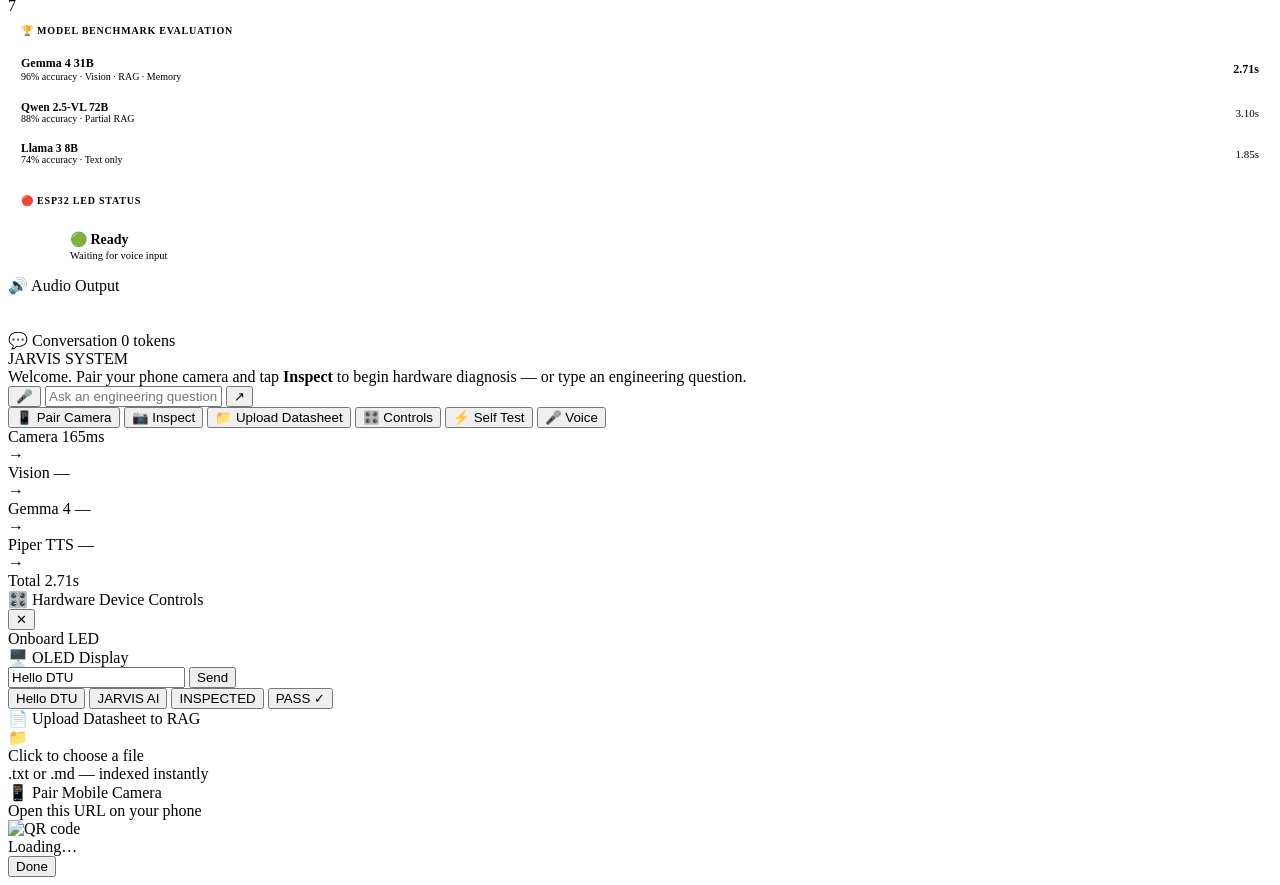
==== commit 3a193a4f: "feat(vision): add PC circuit photo upload option directly in camera box and fix live frame polling" ====
--- a/backend/static/index.html
+++ b/backend/static/index.html
@@ -79,10 +79,16 @@
           <div class="cam-empty" id="cam-empty">
             <div class="cam-empty-icon">📱</div>
             <div class="cam-empty-title">Connect Phone Camera</div>
-            <div class="cam-empty-sub">Open on your phone and tap<br>Start Live Camera Stream</div>
-            <button class="cam-qr-btn" id="btn-connect-phone">
-              <span>🔗</span> Pair Mobile Lens
-            </button>
+            <div class="cam-empty-sub">Stream live from your phone or upload a circuit photo</div>
+            <div style="display:flex;gap:8px;margin-top:4px;">
+              <button class="cam-qr-btn" id="btn-connect-phone">
+                <span>🔗</span> Pair Mobile Lens
+              </button>
+              <button class="cam-qr-btn" id="btn-upload-circuit-pc" style="background:var(--surface-2);border:1px solid var(--border-md);color:var(--text-1);">
+                <span>📁</span> Select Photo
+              </button>
+            </div>
+            <input type="file" id="pc-circuit-upload-input" accept="image/*" style="display:none;">
           </div>
 
           <!-- Live overlay badges -->
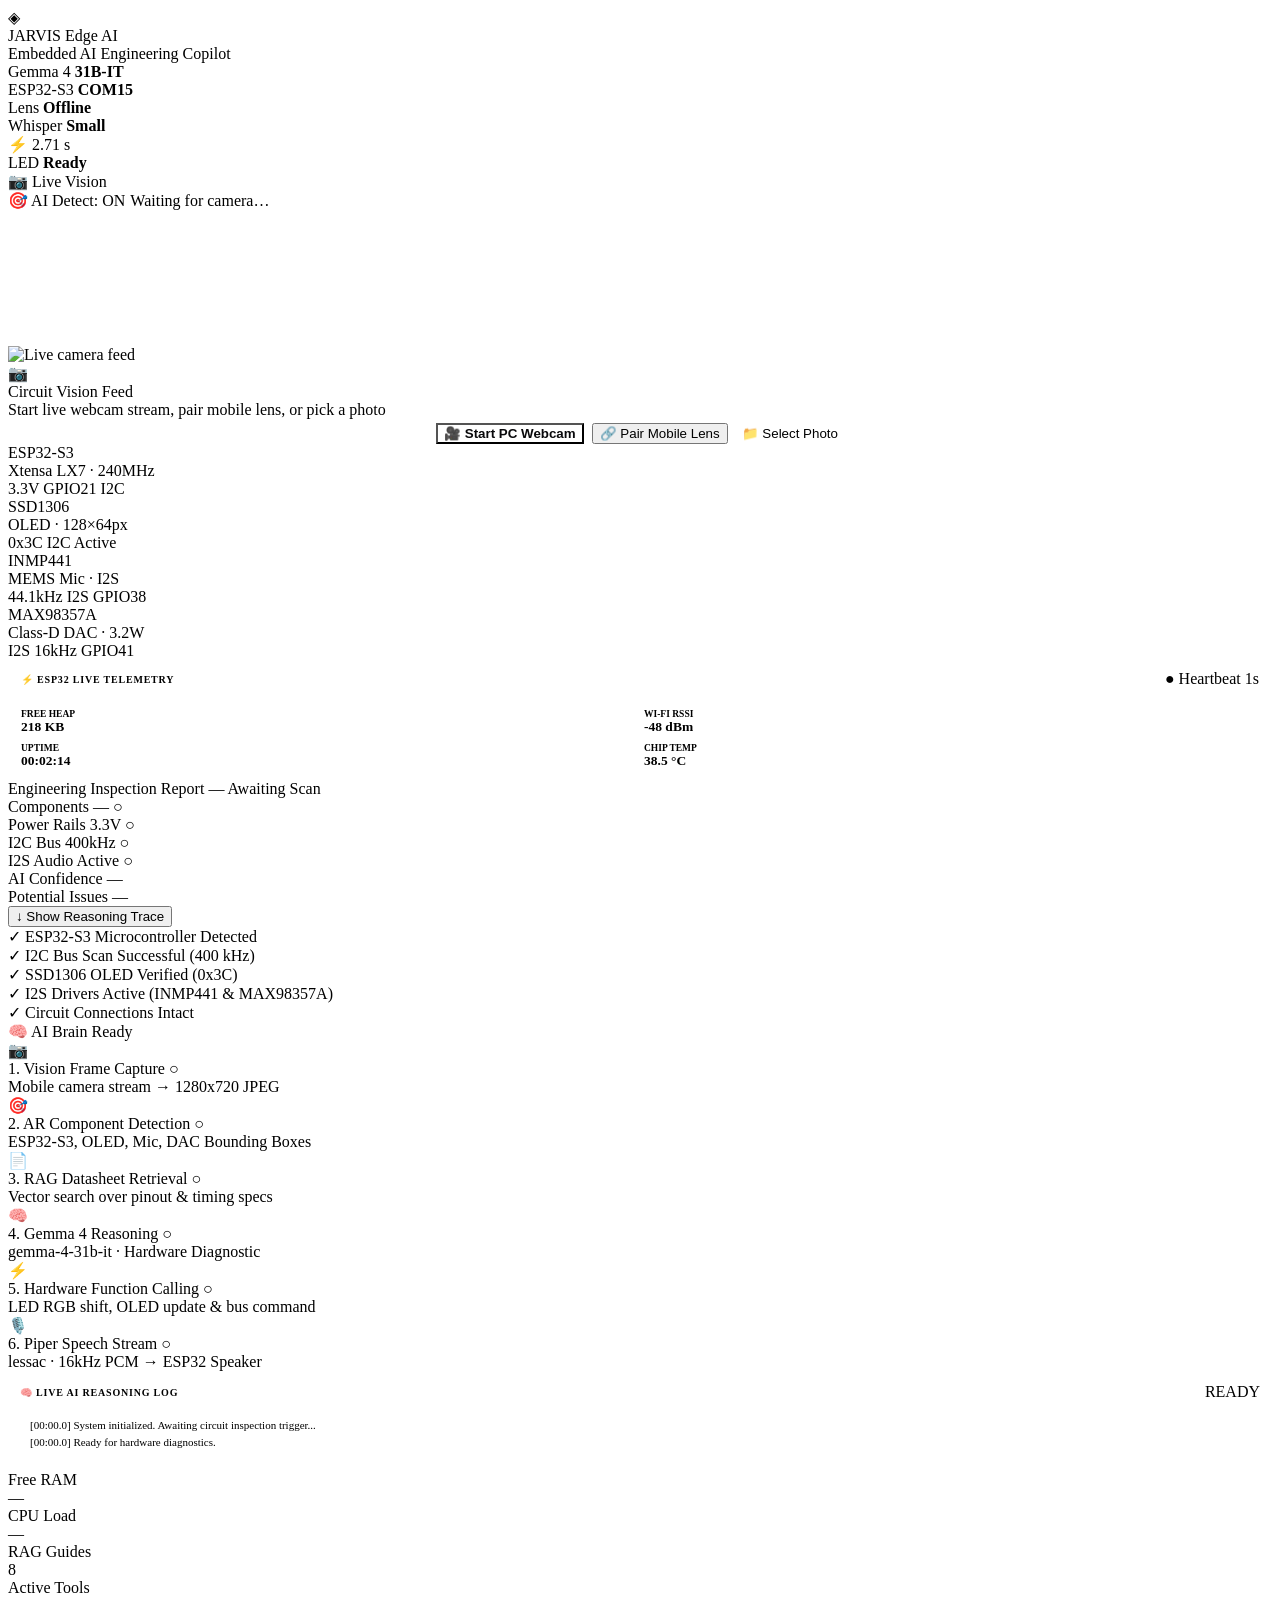
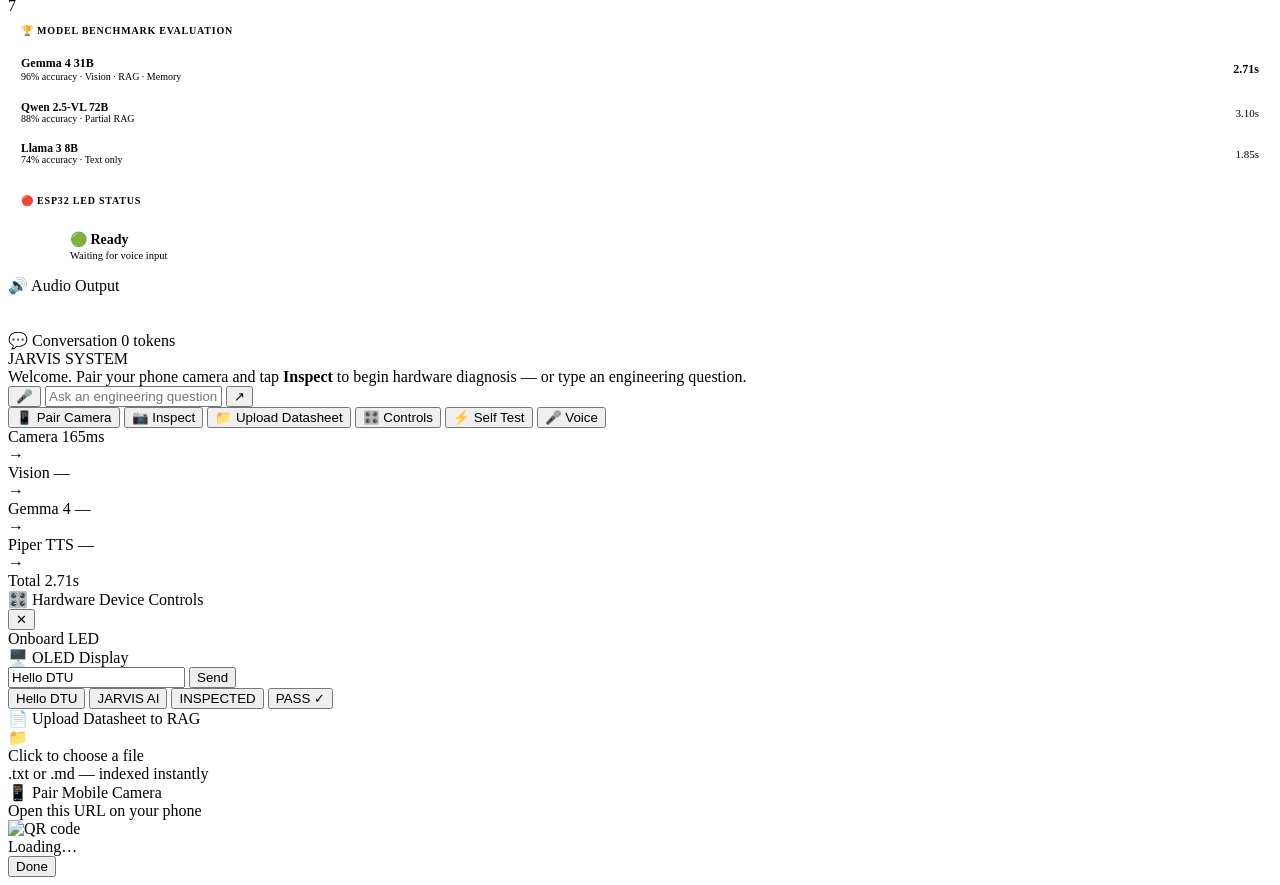
==== commit acc6a27c: "feat(vision): add direct PC/laptop webcam streaming capability directly inside Mission Control dashb" ====
--- a/backend/static/index.html
+++ b/backend/static/index.html
@@ -72,15 +72,19 @@
 
         <!-- Camera Feed -->
         <div class="cam-box">
+          <video id="pc-webcam-video" autoplay playsinline muted style="display:none;width:100%;height:100%;object-fit:cover;"></video>
           <img id="mobile-live-frame" alt="Live camera feed" />
           <canvas id="ar-detection-canvas"></canvas>
 
           <!-- Empty state -->
           <div class="cam-empty" id="cam-empty">
-            <div class="cam-empty-icon">📱</div>
-            <div class="cam-empty-title">Connect Phone Camera</div>
-            <div class="cam-empty-sub">Stream live from your phone or upload a circuit photo</div>
-            <div style="display:flex;gap:8px;margin-top:4px;">
+            <div class="cam-empty-icon">📷</div>
+            <div class="cam-empty-title">Circuit Vision Feed</div>
+            <div class="cam-empty-sub">Start live webcam stream, pair mobile lens, or pick a photo</div>
+            <div style="display:flex;flex-wrap:wrap;gap:8px;justify-content:center;margin-top:4px;">
+              <button class="cam-qr-btn" id="btn-start-pc-webcam" style="background:var(--cyan);color:#09090B;font-weight:700;">
+                <span>🎥</span> Start PC Webcam
+              </button>
               <button class="cam-qr-btn" id="btn-connect-phone">
                 <span>🔗</span> Pair Mobile Lens
               </button>
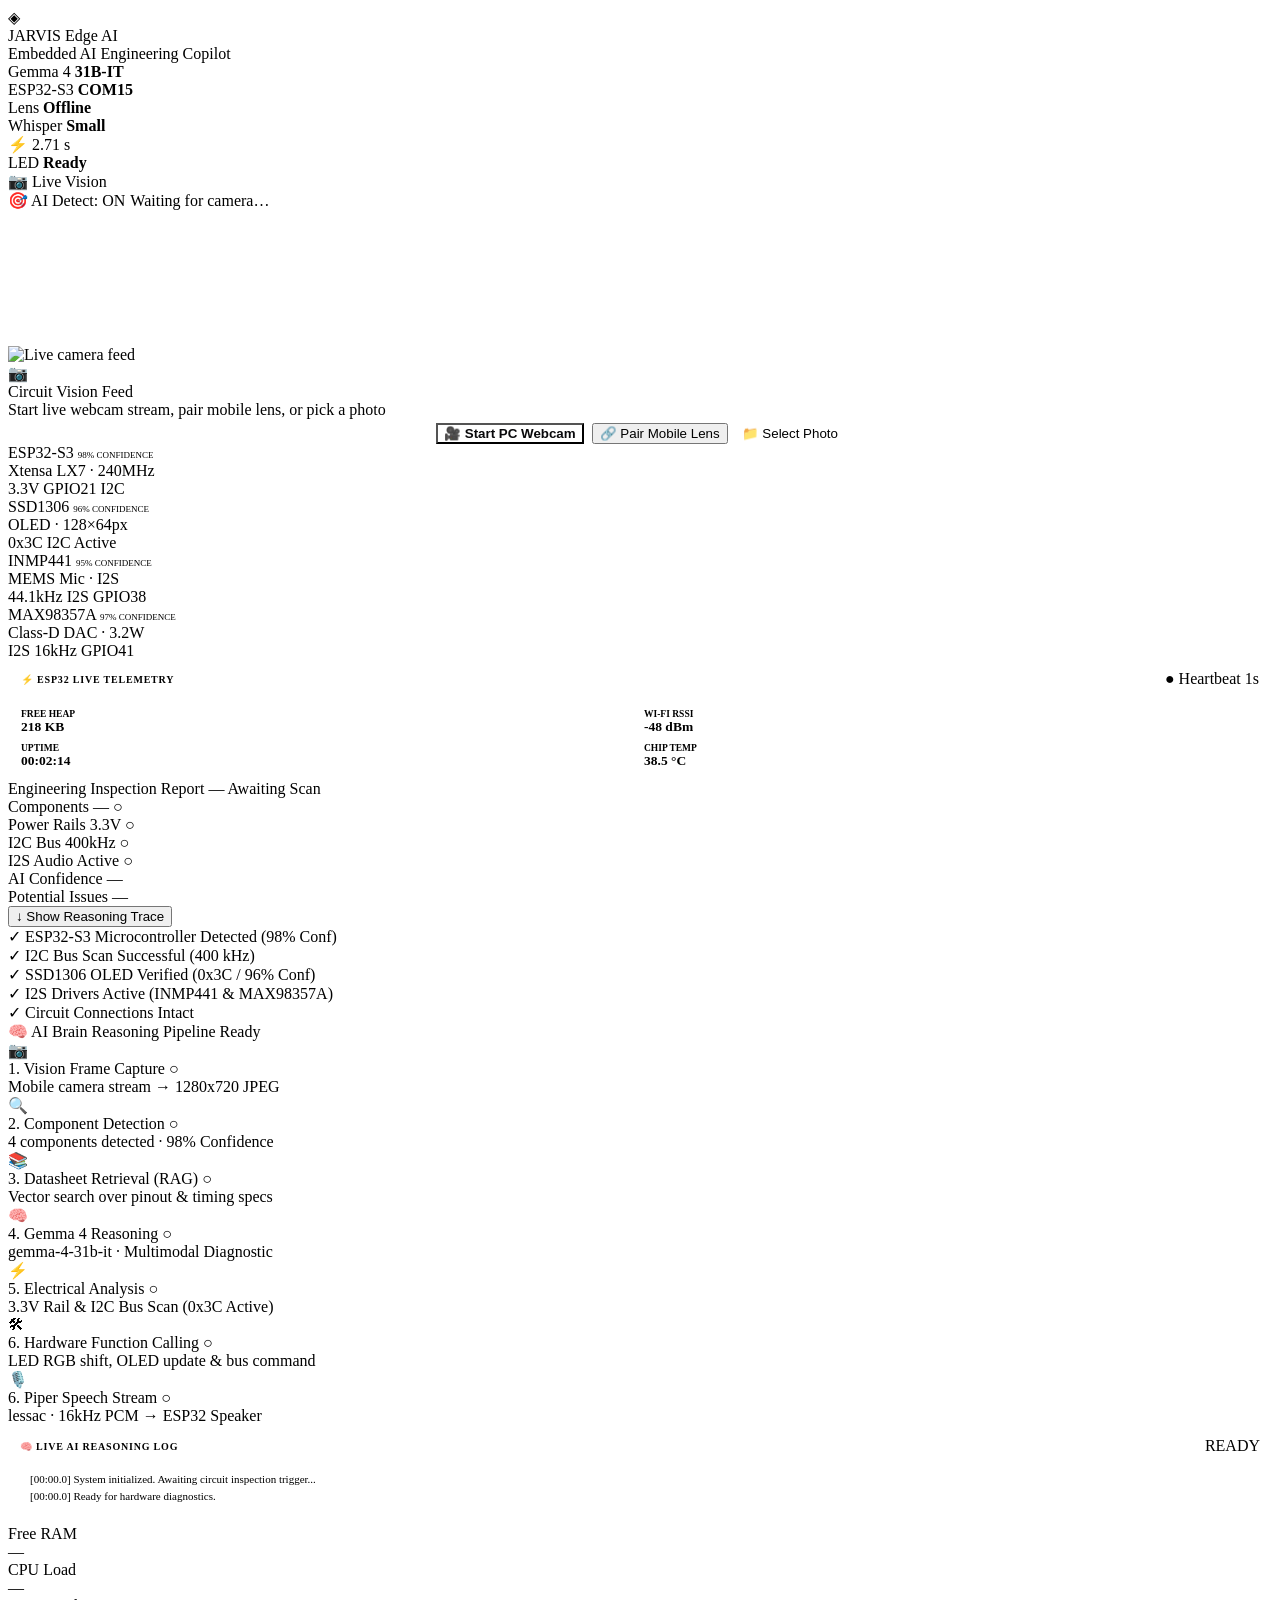
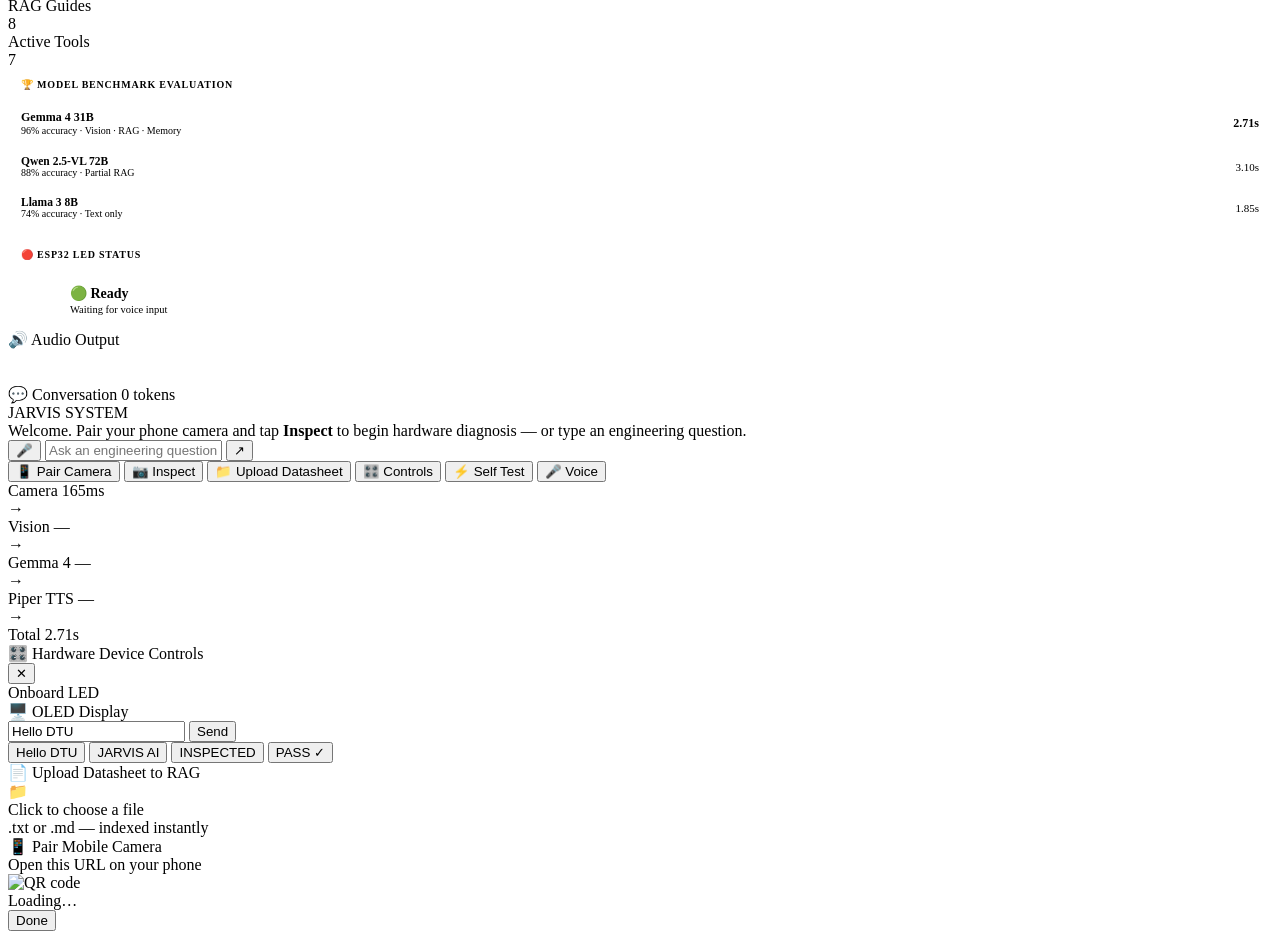
==== commit dcd6d063: "feat(ui): add 7-stage AI Brain reasoning pipeline, detection confidence badges, and animated inspect" ====
--- a/backend/static/index.html
+++ b/backend/static/index.html
@@ -108,7 +108,7 @@
           <div class="hw-card healthy">
             <div class="hw-top">
               <span class="hw-name">ESP32-S3</span>
-              <span class="hw-dot ok"></span>
+              <span class="badge badge-green" style="font-size:9px;">98% CONFIDENCE</span>
             </div>
             <div class="hw-type">Xtensa LX7 · 240MHz</div>
             <div class="hw-tags">
@@ -120,7 +120,7 @@
           <div class="hw-card healthy">
             <div class="hw-top">
               <span class="hw-name">SSD1306</span>
-              <span class="hw-dot ok"></span>
+              <span class="badge badge-green" style="font-size:9px;">96% CONFIDENCE</span>
             </div>
             <div class="hw-type">OLED · 128×64px</div>
             <div class="hw-tags">
@@ -132,7 +132,7 @@
           <div class="hw-card healthy">
             <div class="hw-top">
               <span class="hw-name">INMP441</span>
-              <span class="hw-dot ok"></span>
+              <span class="badge badge-green" style="font-size:9px;">95% CONFIDENCE</span>
             </div>
             <div class="hw-type">MEMS Mic · I2S</div>
             <div class="hw-tags">
@@ -144,7 +144,7 @@
           <div class="hw-card healthy">
             <div class="hw-top">
               <span class="hw-name">MAX98357A</span>
-              <span class="hw-dot ok"></span>
+              <span class="badge badge-green" style="font-size:9px;">97% CONFIDENCE</span>
             </div>
             <div class="hw-type">Class-D DAC · 3.2W</div>
             <div class="hw-tags">
@@ -152,6 +152,7 @@
               <span class="hw-tag">16kHz</span>
               <span class="hw-tag">GPIO41</span>
             </div>
+          </div>
         </div>
 
         <!-- Live ESP32 Telemetry Card (Heartbeat) -->
@@ -222,9 +223,9 @@
               ↓ Show Reasoning Trace
             </button>
             <div class="trace-section" id="trace-section">
-              <div class="trace-row ok">✓ ESP32-S3 Microcontroller Detected</div>
+              <div class="trace-row ok">✓ ESP32-S3 Microcontroller Detected (98% Conf)</div>
               <div class="trace-row ok">✓ I2C Bus Scan Successful (400 kHz)</div>
-              <div class="trace-row ok">✓ SSD1306 OLED Verified (0x3C)</div>
+              <div class="trace-row ok">✓ SSD1306 OLED Verified (0x3C / 96% Conf)</div>
               <div class="trace-row ok">✓ I2S Drivers Active (INMP441 &amp; MAX98357A)</div>
               <div class="trace-row ok">✓ Circuit Connections Intact</div>
             </div>
@@ -239,16 +240,13 @@
     ───────────────────────────────────────────────────────── -->
     <section class="panel" id="panel-brain">
       <div class="panel-hdr">
-        <span class="panel-label">🧠 AI Brain</span>
+        <span class="panel-label">🧠 AI Brain Reasoning Pipeline</span>
         <span class="badge badge-cyan" id="brain-status">Ready</span>
       </div>
 
       <div class="panel-scroll">
 
-        <!-- Pipeline steps -->
-        <div class="pipeline">
-
-        <!-- Animated 6-Stage AI Brain Pipeline -->
+        <!-- Animated 7-Stage AI Brain Pipeline -->
         <div class="pipeline">
 
           <!-- 1. Vision Capture -->
@@ -264,25 +262,25 @@
             </div>
           </div>
 
-          <!-- 2. AR Component Detection -->
+          <!-- 2. Component Detection -->
           <div class="pipe-step step-idle" id="ps-detect">
-            <div class="pipe-icon">🎯</div>
+            <div class="pipe-icon">🔍</div>
             <div class="pipe-body">
               <div class="pipe-name">
-                2. AR Component Detection
+                2. Component Detection
                 <span class="pipe-check pend" id="pc-detect">○</span>
               </div>
-              <div class="pipe-sub">ESP32-S3, OLED, Mic, DAC Bounding Boxes</div>
+              <div class="pipe-sub">4 components detected · 98% Confidence</div>
               <div class="pipe-bar"><div class="pipe-fill" id="pf-detect"></div></div>
             </div>
           </div>
 
           <!-- 3. RAG Search -->
           <div class="pipe-step step-idle" id="ps-rag">
-            <div class="pipe-icon">📄</div>
+            <div class="pipe-icon">📚</div>
             <div class="pipe-body">
               <div class="pipe-name">
-                3. RAG Datasheet Retrieval
+                3. Datasheet Retrieval (RAG)
                 <span class="pipe-check pend" id="pc-rag">○</span>
               </div>
               <div class="pipe-sub">Vector search over pinout &amp; timing specs</div>
@@ -298,17 +296,30 @@
                 4. Gemma 4 Reasoning
                 <span class="pipe-check pend" id="pc-gemma">○</span>
               </div>
-              <div class="pipe-sub">gemma-4-31b-it · Hardware Diagnostic</div>
+              <div class="pipe-sub">gemma-4-31b-it · Multimodal Diagnostic</div>
               <div class="pipe-bar"><div class="pipe-fill" id="pf-gemma"></div></div>
             </div>
           </div>
 
-          <!-- 5. Function Calling -->
-          <div class="pipe-step step-idle" id="ps-func">
+          <!-- 5. Electrical Analysis -->
+          <div class="pipe-step step-idle" id="ps-elec">
             <div class="pipe-icon">⚡</div>
             <div class="pipe-body">
               <div class="pipe-name">
-                5. Hardware Function Calling
+                5. Electrical Analysis
+                <span class="pipe-check pend" id="pc-elec">○</span>
+              </div>
+              <div class="pipe-sub">3.3V Rail &amp; I2C Bus Scan (0x3C Active)</div>
+              <div class="pipe-bar"><div class="pipe-fill" id="pf-elec"></div></div>
+            </div>
+          </div>
+
+          <!-- 6. Function Calling -->
+          <div class="pipe-step step-idle" id="ps-func">
+            <div class="pipe-icon">🛠</div>
+            <div class="pipe-body">
+              <div class="pipe-name">
+                6. Hardware Function Calling
                 <span class="pipe-check pend" id="pc-func">○</span>
               </div>
               <div class="pipe-sub">LED RGB shift, OLED update &amp; bus command</div>
